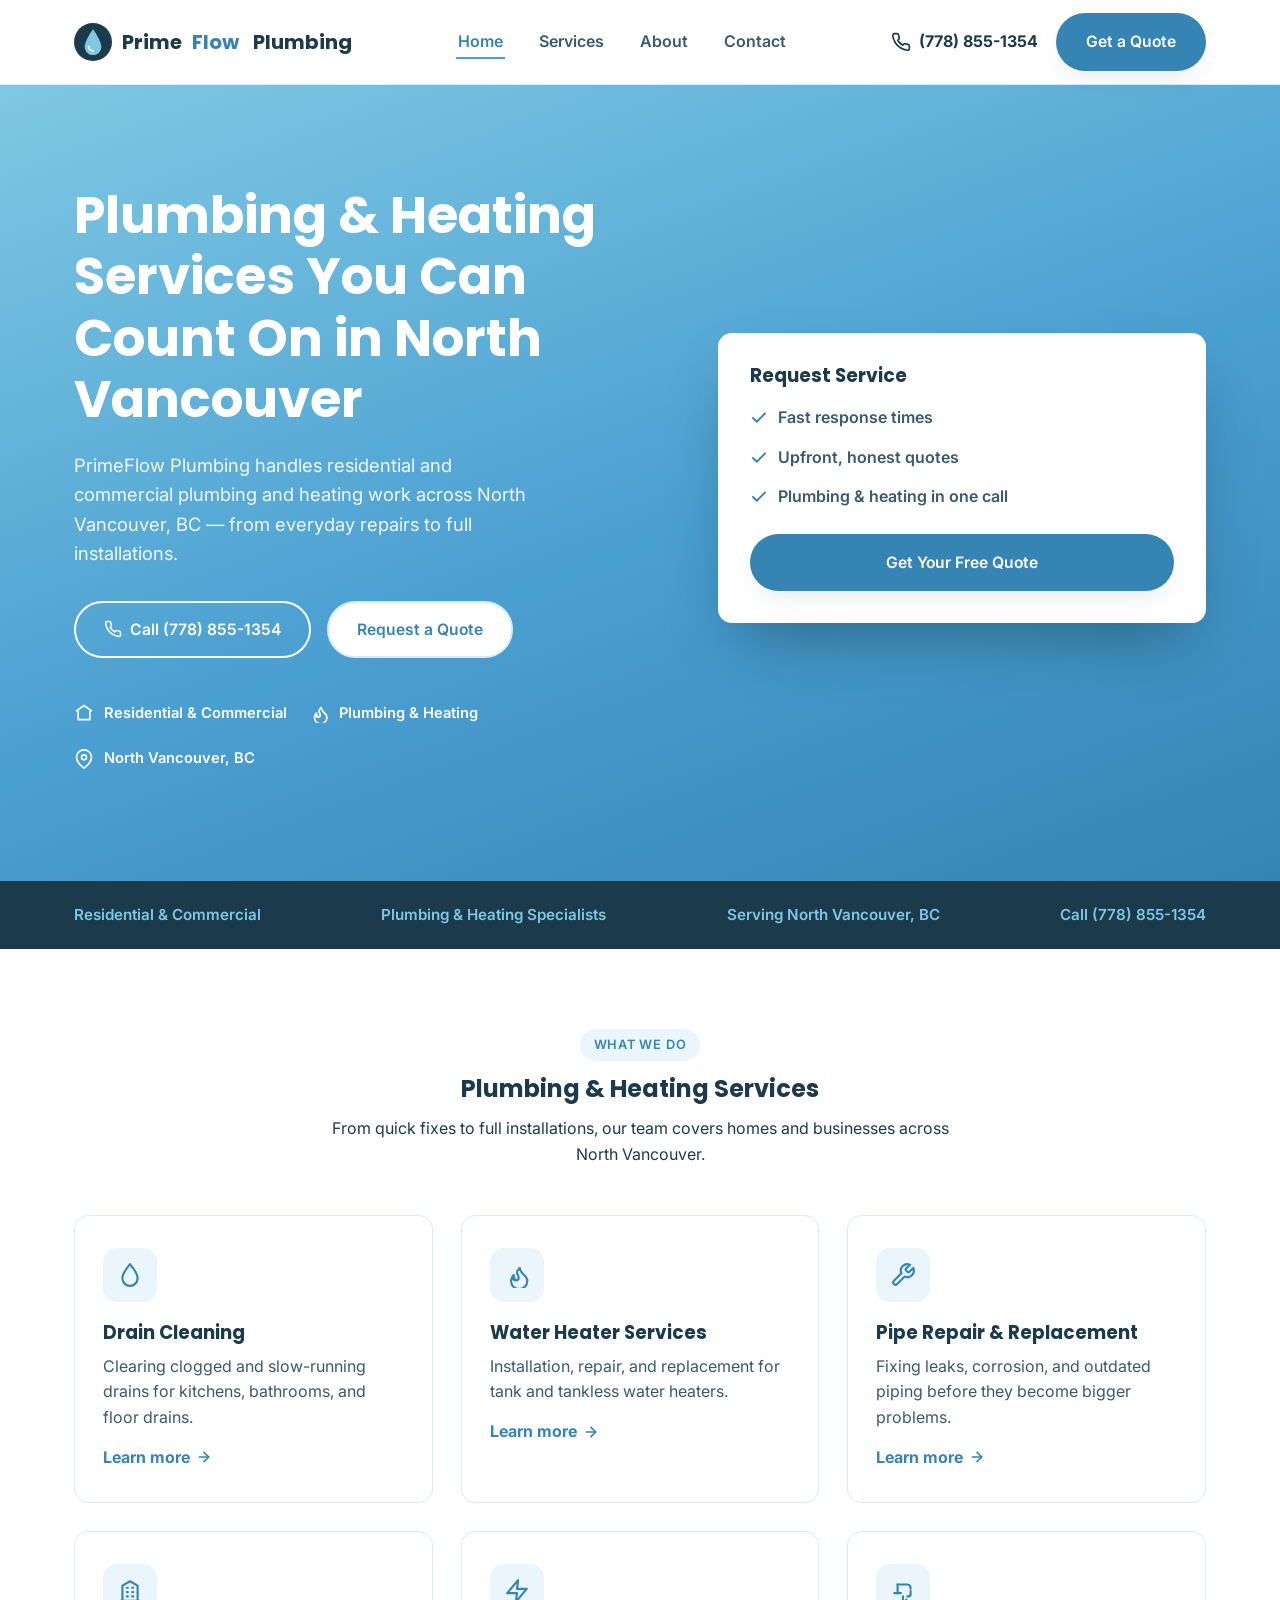
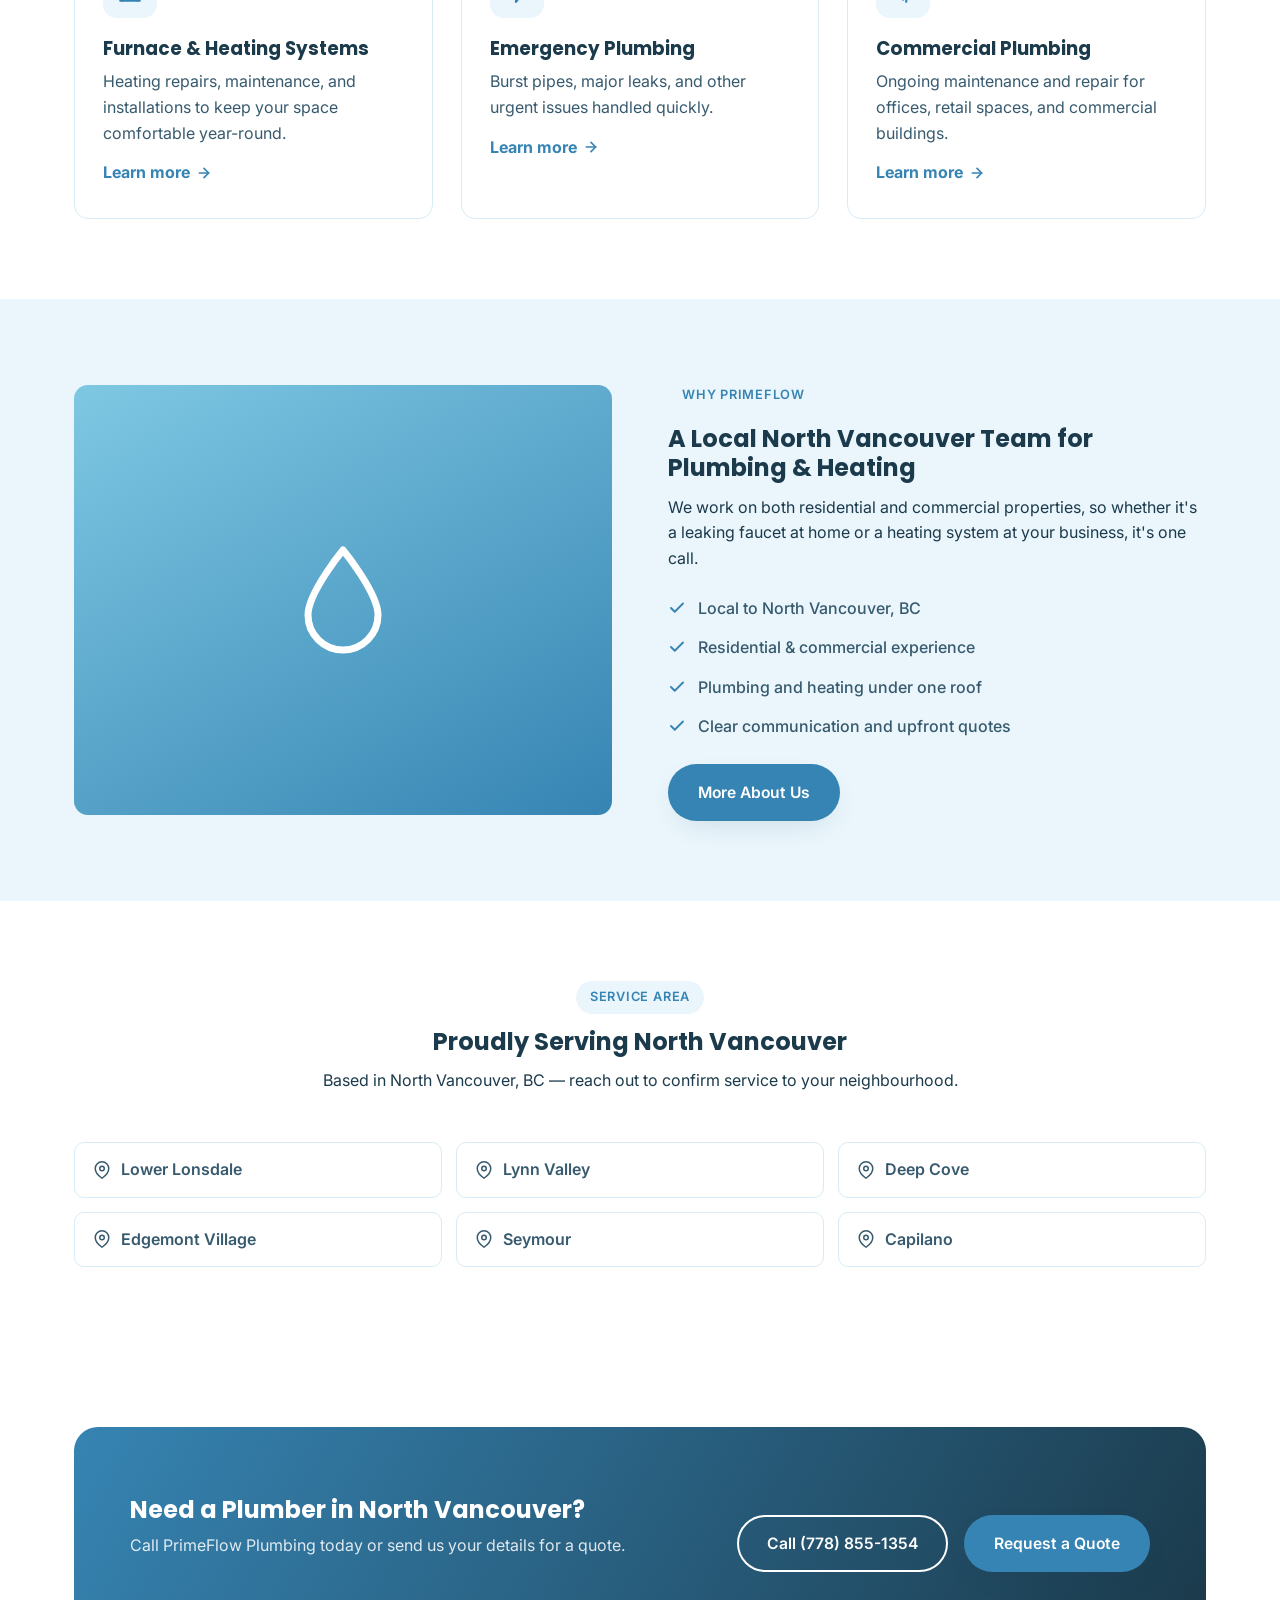
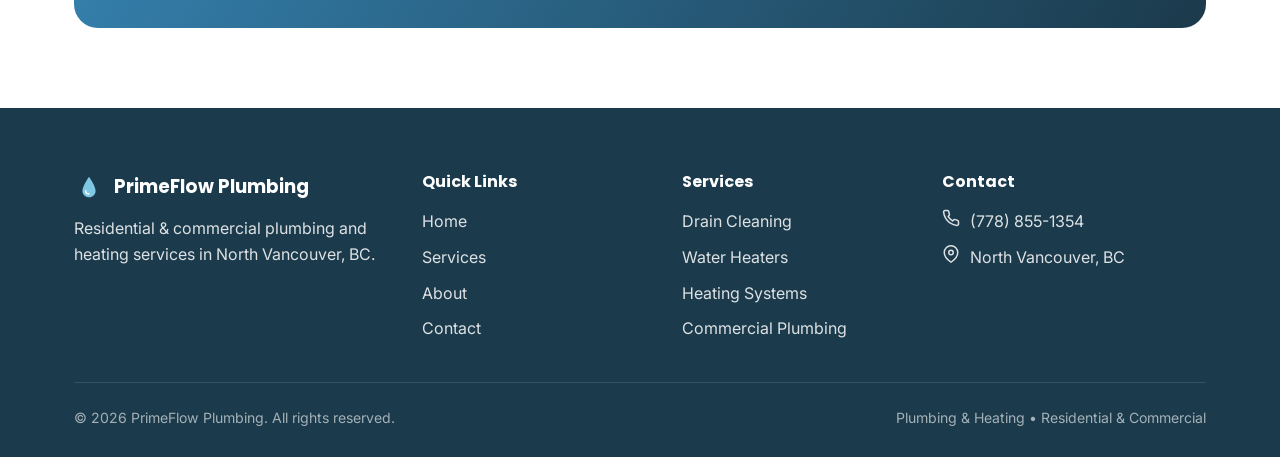
==== index.html @ 578fcb0e "Initial commit: PrimeFlow Plumbing website" ====
<!DOCTYPE html>
<html lang="en">
<head>
<meta charset="UTF-8">
<meta name="viewport" content="width=device-width, initial-scale=1.0">
<title>PrimeFlow Plumbing | Plumbing &amp; Heating in North Vancouver, BC</title>
<meta name="description" content="PrimeFlow Plumbing provides residential and commercial plumbing and heating services throughout North Vancouver, BC. Call (778) 855-1354 for a quote.">
<link rel="icon" type="image/svg+xml" href="assets/favicon.svg">
<link rel="preconnect" href="https://fonts.googleapis.com">
<link rel="preconnect" href="https://fonts.gstatic.com" crossorigin>
<link href="https://fonts.googleapis.com/css2?family=Inter:wght@400;500;600;700&family=Poppins:wght@600;700&display=swap" rel="stylesheet">
<link rel="stylesheet" href="css/style.css">
</head>
<body>

<!-- TODO before publishing: confirm licensing/insurance wording, business hours, and email domain -->

<header class="site-header">
  <div class="container">
    <a href="index.html" class="logo">
      <img src="assets/favicon.svg" alt="PrimeFlow Plumbing logo">
      Prime<span>Flow</span>&nbsp;Plumbing
    </a>
    <nav class="nav">
      <ul class="nav-links">
        <li><a href="index.html" class="active">Home</a></li>
        <li><a href="services.html">Services</a></li>
        <li><a href="about.html">About</a></li>
        <li><a href="contact.html">Contact</a></li>
      </ul>
    </nav>
    <div class="header-cta">
      <a href="tel:+17788551354" class="phone-link">
        <svg width="20" height="20" viewBox="0 0 24 24" fill="none" stroke="currentColor" stroke-width="2" stroke-linecap="round" stroke-linejoin="round"><path d="M22 16.92v3a2 2 0 0 1-2.18 2 19.79 19.79 0 0 1-8.63-3.07 19.5 19.5 0 0 1-6-6 19.79 19.79 0 0 1-3.07-8.67A2 2 0 0 1 4.11 2h3a2 2 0 0 1 2 1.72c.127.96.361 1.903.7 2.81a2 2 0 0 1-.45 2.11L8.09 9.91a16 16 0 0 0 6 6l1.27-1.27a2 2 0 0 1 2.11-.45c.907.339 1.85.573 2.81.7A2 2 0 0 1 22 16.92z"></path></svg>
        <span class="phone-text">(778) 855-1354</span>
      </a>
      <a href="contact.html" class="btn btn--primary">Get a Quote</a>
      <button class="nav-toggle" aria-label="Toggle menu"><span></span><span></span><span></span></button>
    </div>
  </div>
</header>

<section class="hero">
  <div class="container">
    <div class="hero-copy">
      <h1>Plumbing &amp; Heating Services You Can Count On in North Vancouver</h1>
      <p class="lead">PrimeFlow Plumbing handles residential and commercial plumbing and heating work across North Vancouver, BC &mdash; from everyday repairs to full installations.</p>
      <div class="hero-actions">
        <a href="tel:+17788551354" class="btn btn--outline">
          <svg width="18" height="18" viewBox="0 0 24 24" fill="none" stroke="currentColor" stroke-width="2" stroke-linecap="round" stroke-linejoin="round"><path d="M22 16.92v3a2 2 0 0 1-2.18 2 19.79 19.79 0 0 1-8.63-3.07 19.5 19.5 0 0 1-6-6 19.79 19.79 0 0 1-3.07-8.67A2 2 0 0 1 4.11 2h3a2 2 0 0 1 2 1.72c.127.96.361 1.903.7 2.81a2 2 0 0 1-.45 2.11L8.09 9.91a16 16 0 0 0 6 6l1.27-1.27a2 2 0 0 1 2.11-.45c.907.339 1.85.573 2.81.7A2 2 0 0 1 22 16.92z"></path></svg>
          Call (778) 855-1354
        </a>
        <a href="contact.html" class="btn btn--ghost">Request a Quote</a>
      </div>
      <div class="hero-badges">
        <div class="hero-badge">
          <svg width="20" height="20" viewBox="0 0 24 24" fill="none" stroke="currentColor" stroke-width="2" stroke-linecap="round" stroke-linejoin="round"><path d="M3 9.5 12 3l9 6.5"></path><path d="M5 10v10h14V10"></path></svg>
          Residential &amp; Commercial
        </div>
        <div class="hero-badge">
          <svg width="20" height="20" viewBox="0 0 24 24" fill="none" stroke="currentColor" stroke-width="2" stroke-linecap="round" stroke-linejoin="round"><path d="M8.5 14.5A2.5 2.5 0 0 0 11 17a2.5 2.5 0 0 0 2.5-2.5c0-1.38-.5-2-1-3-1.072-2.143-.224-4.054 2-6 .5 2.5 2 4.9 4 6.5 2 1.6 3 3.5 3 5.5a7.5 7.5 0 1 1-15 0c0-1.153.433-2.294 1-3.5.5-1 1.5-2 1.5-2s0 3 1 3.5z"></path></svg>
          Plumbing &amp; Heating
        </div>
        <div class="hero-badge">
          <svg width="20" height="20" viewBox="0 0 24 24" fill="none" stroke="currentColor" stroke-width="2" stroke-linecap="round" stroke-linejoin="round"><path d="M21 10c0 7-9 13-9 13s-9-6-9-13a9 9 0 0 1 18 0z"></path><circle cx="12" cy="10" r="3"></circle></svg>
          North Vancouver, BC
        </div>
      </div>
    </div>
    <div class="hero-card">
      <h3>Request Service</h3>
      <ul>
        <li>
          <svg width="18" height="18" viewBox="0 0 24 24" fill="none" stroke="currentColor" stroke-width="2.5" stroke-linecap="round" stroke-linejoin="round"><polyline points="20 6 9 17 4 12"></polyline></svg>
          Fast response times
        </li>
        <li>
          <svg width="18" height="18" viewBox="0 0 24 24" fill="none" stroke="currentColor" stroke-width="2.5" stroke-linecap="round" stroke-linejoin="round"><polyline points="20 6 9 17 4 12"></polyline></svg>
          Upfront, honest quotes
        </li>
        <li>
          <svg width="18" height="18" viewBox="0 0 24 24" fill="none" stroke="currentColor" stroke-width="2.5" stroke-linecap="round" stroke-linejoin="round"><polyline points="20 6 9 17 4 12"></polyline></svg>
          Plumbing &amp; heating in one call
        </li>
      </ul>
      <a href="contact.html" class="btn btn--primary btn--block">Get Your Free Quote</a>
    </div>
  </div>
</section>

<div class="trust-strip">
  <div class="container">
    <div class="trust-item">Residential &amp; Commercial</div>
    <div class="trust-item">Plumbing &amp; Heating Specialists</div>
    <div class="trust-item">Serving North Vancouver, BC</div>
    <div class="trust-item">Call (778) 855-1354</div>
  </div>
</div>

<section class="section">
  <div class="container">
    <div class="section-head">
      <span class="eyebrow">What We Do</span>
      <h2>Plumbing &amp; Heating Services</h2>
      <p>From quick fixes to full installations, our team covers homes and businesses across North Vancouver.</p>
    </div>
    <div class="grid grid--3">
      <div class="card">
        <div class="card-icon">
          <svg width="26" height="26" viewBox="0 0 24 24" fill="none" stroke="currentColor" stroke-width="2" stroke-linecap="round" stroke-linejoin="round"><path d="M12 2s7 8.5 7 13a7 7 0 1 1-14 0c0-4.5 7-13 7-13z"></path></svg>
        </div>
        <h3>Drain Cleaning</h3>
        <p>Clearing clogged and slow-running drains for kitchens, bathrooms, and floor drains.</p>
        <a href="services.html" class="card-link">Learn more
          <svg width="16" height="16" viewBox="0 0 24 24" fill="none" stroke="currentColor" stroke-width="2.5" stroke-linecap="round" stroke-linejoin="round"><line x1="5" y1="12" x2="19" y2="12"></line><polyline points="12 5 19 12 12 19"></polyline></svg>
        </a>
      </div>
      <div class="card">
        <div class="card-icon">
          <svg width="26" height="26" viewBox="0 0 24 24" fill="none" stroke="currentColor" stroke-width="2" stroke-linecap="round" stroke-linejoin="round"><path d="M8.5 14.5A2.5 2.5 0 0 0 11 17a2.5 2.5 0 0 0 2.5-2.5c0-1.38-.5-2-1-3-1.072-2.143-.224-4.054 2-6 .5 2.5 2 4.9 4 6.5 2 1.6 3 3.5 3 5.5a7.5 7.5 0 1 1-15 0c0-1.153.433-2.294 1-3.5.5-1 1.5-2 1.5-2s0 3 1 3.5z"></path></svg>
        </div>
        <h3>Water Heater Services</h3>
        <p>Installation, repair, and replacement for tank and tankless water heaters.</p>
        <a href="services.html" class="card-link">Learn more
          <svg width="16" height="16" viewBox="0 0 24 24" fill="none" stroke="currentColor" stroke-width="2.5" stroke-linecap="round" stroke-linejoin="round"><line x1="5" y1="12" x2="19" y2="12"></line><polyline points="12 5 19 12 12 19"></polyline></svg>
        </a>
      </div>
      <div class="card">
        <div class="card-icon">
          <svg width="26" height="26" viewBox="0 0 24 24" fill="none" stroke="currentColor" stroke-width="2" stroke-linecap="round" stroke-linejoin="round"><path d="M14.7 6.3a1 1 0 0 0 0 1.4l1.6 1.6a1 1 0 0 0 1.4 0l3.77-3.77a6 6 0 0 1-7.94 7.94l-6.91 6.91a2.12 2.12 0 0 1-3-3l6.91-6.91a6 6 0 0 1 7.94-7.94l-3.76 3.76z"></path></svg>
        </div>
        <h3>Pipe Repair &amp; Replacement</h3>
        <p>Fixing leaks, corrosion, and outdated piping before they become bigger problems.</p>
        <a href="services.html" class="card-link">Learn more
          <svg width="16" height="16" viewBox="0 0 24 24" fill="none" stroke="currentColor" stroke-width="2.5" stroke-linecap="round" stroke-linejoin="round"><line x1="5" y1="12" x2="19" y2="12"></line><polyline points="12 5 19 12 12 19"></polyline></svg>
        </a>
      </div>
      <div class="card">
        <div class="card-icon">
          <svg width="26" height="26" viewBox="0 0 24 24" fill="none" stroke="currentColor" stroke-width="2" stroke-linecap="round" stroke-linejoin="round"><path d="M3 21h18"></path><path d="M5 21V7l7-4 7 4v14"></path><path d="M9 9h1M9 13h1M9 17h1M14 9h1M14 13h1M14 17h1"></path></svg>
        </div>
        <h3>Furnace &amp; Heating Systems</h3>
        <p>Heating repairs, maintenance, and installations to keep your space comfortable year-round.</p>
        <a href="services.html" class="card-link">Learn more
          <svg width="16" height="16" viewBox="0 0 24 24" fill="none" stroke="currentColor" stroke-width="2.5" stroke-linecap="round" stroke-linejoin="round"><line x1="5" y1="12" x2="19" y2="12"></line><polyline points="12 5 19 12 12 19"></polyline></svg>
        </a>
      </div>
      <div class="card">
        <div class="card-icon">
          <svg width="26" height="26" viewBox="0 0 24 24" fill="none" stroke="currentColor" stroke-width="2" stroke-linecap="round" stroke-linejoin="round"><polygon points="13 2 3 14 12 14 11 22 21 10 12 10 13 2"></polygon></svg>
        </div>
        <h3>Emergency Plumbing</h3>
        <p>Burst pipes, major leaks, and other urgent issues handled quickly.</p>
        <a href="services.html" class="card-link">Learn more
          <svg width="16" height="16" viewBox="0 0 24 24" fill="none" stroke="currentColor" stroke-width="2.5" stroke-linecap="round" stroke-linejoin="round"><line x1="5" y1="12" x2="19" y2="12"></line><polyline points="12 5 19 12 12 19"></polyline></svg>
        </a>
      </div>
      <div class="card">
        <div class="card-icon">
          <svg width="26" height="26" viewBox="0 0 24 24" fill="none" stroke="currentColor" stroke-width="2" stroke-linecap="round" stroke-linejoin="round"><path d="M4 14h6"></path><path d="M7 6v8"></path><path d="M7 6h9a3 3 0 0 1 3 3v1"></path><path d="M19 12v3a2 2 0 0 1-2 2h-1"></path><line x1="15" y1="20" x2="15" y2="22"></line><line x1="12" y1="20" x2="12" y2="17"></line></svg>
        </div>
        <h3>Commercial Plumbing</h3>
        <p>Ongoing maintenance and repair for offices, retail spaces, and commercial buildings.</p>
        <a href="services.html" class="card-link">Learn more
          <svg width="16" height="16" viewBox="0 0 24 24" fill="none" stroke="currentColor" stroke-width="2.5" stroke-linecap="round" stroke-linejoin="round"><line x1="5" y1="12" x2="19" y2="12"></line><polyline points="12 5 19 12 12 19"></polyline></svg>
        </a>
      </div>
    </div>
  </div>
</section>

<section class="section section--alt">
  <div class="container">
    <div class="split">
      <div class="image-block">
        <svg width="120" height="120" viewBox="0 0 24 24" fill="none" stroke="#ffffff" stroke-width="1.4" stroke-linecap="round" stroke-linejoin="round"><path d="M12 2s7 8.5 7 13a7 7 0 1 1-14 0c0-4.5 7-13 7-13z"></path></svg>
      </div>
      <div>
        <span class="eyebrow">Why PrimeFlow</span>
        <h2>A Local North Vancouver Team for Plumbing &amp; Heating</h2>
        <p>We work on both residential and commercial properties, so whether it's a leaking faucet at home or a heating system at your business, it's one call.</p>
        <ul class="check-list">
          <li>
            <svg width="18" height="18" viewBox="0 0 24 24" fill="none" stroke="currentColor" stroke-width="2.5" stroke-linecap="round" stroke-linejoin="round"><polyline points="20 6 9 17 4 12"></polyline></svg>
            Local to North Vancouver, BC
          </li>
          <li>
            <svg width="18" height="18" viewBox="0 0 24 24" fill="none" stroke="currentColor" stroke-width="2.5" stroke-linecap="round" stroke-linejoin="round"><polyline points="20 6 9 17 4 12"></polyline></svg>
            Residential &amp; commercial experience
          </li>
          <li>
            <svg width="18" height="18" viewBox="0 0 24 24" fill="none" stroke="currentColor" stroke-width="2.5" stroke-linecap="round" stroke-linejoin="round"><polyline points="20 6 9 17 4 12"></polyline></svg>
            Plumbing and heating under one roof
          </li>
          <li>
            <svg width="18" height="18" viewBox="0 0 24 24" fill="none" stroke="currentColor" stroke-width="2.5" stroke-linecap="round" stroke-linejoin="round"><polyline points="20 6 9 17 4 12"></polyline></svg>
            Clear communication and upfront quotes
          </li>
        </ul>
        <a href="about.html" class="btn btn--primary">More About Us</a>
      </div>
    </div>
  </div>
</section>

<section class="section">
  <div class="container">
    <div class="section-head">
      <span class="eyebrow">Service Area</span>
      <h2>Proudly Serving North Vancouver</h2>
      <p>Based in North Vancouver, BC &mdash; reach out to confirm service to your neighbourhood.</p>
    </div>
    <ul class="area-list">
      <li>
        <svg width="18" height="18" viewBox="0 0 24 24" fill="none" stroke="currentColor" stroke-width="2" stroke-linecap="round" stroke-linejoin="round"><path d="M21 10c0 7-9 13-9 13s-9-6-9-13a9 9 0 0 1 18 0z"></path><circle cx="12" cy="10" r="3"></circle></svg>
        Lower Lonsdale
      </li>
      <li>
        <svg width="18" height="18" viewBox="0 0 24 24" fill="none" stroke="currentColor" stroke-width="2" stroke-linecap="round" stroke-linejoin="round"><path d="M21 10c0 7-9 13-9 13s-9-6-9-13a9 9 0 0 1 18 0z"></path><circle cx="12" cy="10" r="3"></circle></svg>
        Lynn Valley
      </li>
      <li>
        <svg width="18" height="18" viewBox="0 0 24 24" fill="none" stroke="currentColor" stroke-width="2" stroke-linecap="round" stroke-linejoin="round"><path d="M21 10c0 7-9 13-9 13s-9-6-9-13a9 9 0 0 1 18 0z"></path><circle cx="12" cy="10" r="3"></circle></svg>
        Deep Cove
      </li>
      <li>
        <svg width="18" height="18" viewBox="0 0 24 24" fill="none" stroke="currentColor" stroke-width="2" stroke-linecap="round" stroke-linejoin="round"><path d="M21 10c0 7-9 13-9 13s-9-6-9-13a9 9 0 0 1 18 0z"></path><circle cx="12" cy="10" r="3"></circle></svg>
        Edgemont Village
      </li>
      <li>
        <svg width="18" height="18" viewBox="0 0 24 24" fill="none" stroke="currentColor" stroke-width="2" stroke-linecap="round" stroke-linejoin="round"><path d="M21 10c0 7-9 13-9 13s-9-6-9-13a9 9 0 0 1 18 0z"></path><circle cx="12" cy="10" r="3"></circle></svg>
        Seymour
      </li>
      <li>
        <svg width="18" height="18" viewBox="0 0 24 24" fill="none" stroke="currentColor" stroke-width="2" stroke-linecap="round" stroke-linejoin="round"><path d="M21 10c0 7-9 13-9 13s-9-6-9-13a9 9 0 0 1 18 0z"></path><circle cx="12" cy="10" r="3"></circle></svg>
        Capilano
      </li>
    </ul>
  </div>
</section>

<section class="section">
  <div class="container">
    <div class="cta-banner">
      <div>
        <h2>Need a Plumber in North Vancouver?</h2>
        <p>Call PrimeFlow Plumbing today or send us your details for a quote.</p>
      </div>
      <div class="hero-actions">
        <a href="tel:+17788551354" class="btn btn--outline">Call (778) 855-1354</a>
        <a href="contact.html" class="btn btn--primary">Request a Quote</a>
      </div>
    </div>
  </div>
</section>

<footer class="site-footer">
  <div class="container">
    <div class="footer-grid">
      <div>
        <div class="footer-logo">
          <img src="assets/favicon.svg" alt="PrimeFlow Plumbing logo" width="30" height="30">
          PrimeFlow Plumbing
        </div>
        <p>Residential &amp; commercial plumbing and heating services in North Vancouver, BC.</p>
      </div>
      <div>
        <h4>Quick Links</h4>
        <ul>
          <li><a href="index.html">Home</a></li>
          <li><a href="services.html">Services</a></li>
          <li><a href="about.html">About</a></li>
          <li><a href="contact.html">Contact</a></li>
        </ul>
      </div>
      <div>
        <h4>Services</h4>
        <ul>
          <li><a href="services.html">Drain Cleaning</a></li>
          <li><a href="services.html">Water Heaters</a></li>
          <li><a href="services.html">Heating Systems</a></li>
          <li><a href="services.html">Commercial Plumbing</a></li>
        </ul>
      </div>
      <div>
        <h4>Contact</h4>
        <ul class="footer-contact">
          <li>
            <svg width="18" height="18" viewBox="0 0 24 24" fill="none" stroke="currentColor" stroke-width="2" stroke-linecap="round" stroke-linejoin="round"><path d="M22 16.92v3a2 2 0 0 1-2.18 2 19.79 19.79 0 0 1-8.63-3.07 19.5 19.5 0 0 1-6-6 19.79 19.79 0 0 1-3.07-8.67A2 2 0 0 1 4.11 2h3a2 2 0 0 1 2 1.72c.127.96.361 1.903.7 2.81a2 2 0 0 1-.45 2.11L8.09 9.91a16 16 0 0 0 6 6l1.27-1.27a2 2 0 0 1 2.11-.45c.907.339 1.85.573 2.81.7A2 2 0 0 1 22 16.92z"></path></svg>
            <a href="tel:+17788551354">(778) 855-1354</a>
          </li>
          <li>
            <svg width="18" height="18" viewBox="0 0 24 24" fill="none" stroke="currentColor" stroke-width="2" stroke-linecap="round" stroke-linejoin="round"><path d="M21 10c0 7-9 13-9 13s-9-6-9-13a9 9 0 0 1 18 0z"></path><circle cx="12" cy="10" r="3"></circle></svg>
            <span>North Vancouver, BC</span>
          </li>
        </ul>
      </div>
    </div>
    <div class="footer-bottom">
      <span>&copy; <span id="year"></span> PrimeFlow Plumbing. All rights reserved.</span>
      <span>Plumbing &amp; Heating &bull; Residential &amp; Commercial</span>
    </div>
  </div>
</footer>

<script>document.getElementById("year").textContent = new Date().getFullYear();</script>
<script src="js/main.js"></script>
</body>
</html>
---- css/style.css ----
/* ---------- Design tokens ---------- */
:root {
  --blue: #7ec8e3;
  --blue-dark: #4a9fd1;
  --blue-darker: #3684b3;
  --blue-light: #eaf6fc;
  --navy: #1b3a4b;
  --navy-soft: #375a6e;
  --white: #ffffff;
  --border: #d7ecf6;
  --shadow: 0 10px 30px -12px rgba(27, 58, 75, 0.18);
  --radius: 14px;
  --max-width: 1180px;
  --font-heading: "Poppins", system-ui, -apple-system, sans-serif;
  --font-body: "Inter", system-ui, -apple-system, sans-serif;
}

* { box-sizing: border-box; }

html { scroll-behavior: smooth; }

body {
  margin: 0;
  font-family: var(--font-body);
  color: var(--navy);
  background: var(--white);
  line-height: 1.6;
}

h1, h2, h3, h4 {
  font-family: var(--font-heading);
  color: var(--navy);
  line-height: 1.2;
  margin: 0 0 0.5em;
}

p { margin: 0 0 1em; }

a { color: inherit; text-decoration: none; }

img { max-width: 100%; display: block; }

.container {
  width: 100%;
  max-width: var(--max-width);
  margin: 0 auto;
  padding: 0 24px;
}

.section {
  padding: 80px 0;
}

.section--alt {
  background: var(--blue-light);
}

.section-head {
  text-align: center;
  max-width: 640px;
  margin: 0 auto 48px;
}

.eyebrow {
  display: inline-block;
  color: var(--blue-darker);
  background: var(--blue-light);
  font-weight: 600;
  font-size: 0.8rem;
  letter-spacing: 0.06em;
  text-transform: uppercase;
  padding: 6px 14px;
  border-radius: 999px;
  margin-bottom: 14px;
}

/* ---------- Buttons ---------- */
.btn {
  display: inline-flex;
  align-items: center;
  justify-content: center;
  gap: 8px;
  padding: 14px 28px;
  border-radius: 999px;
  font-weight: 600;
  font-size: 0.98rem;
  border: 2px solid transparent;
  cursor: pointer;
  transition: transform 0.15s ease, box-shadow 0.15s ease, background 0.15s ease, color 0.15s ease;
}

.btn:hover { transform: translateY(-2px); }

.btn--primary {
  background: var(--blue-darker);
  color: var(--white);
  box-shadow: var(--shadow);
}
.btn--primary:hover { background: var(--navy); }

.btn--outline {
  background: transparent;
  border-color: var(--white);
  color: var(--white);
}
.btn--outline:hover { background: var(--white); color: var(--blue-darker); }

.btn--ghost {
  background: var(--white);
  color: var(--blue-darker);
  border-color: var(--border);
}
.btn--ghost:hover { border-color: var(--blue-dark); }

.btn--block { width: 100%; }

/* ---------- Header ---------- */
.site-header {
  position: sticky;
  top: 0;
  z-index: 100;
  background: rgba(255, 255, 255, 0.92);
  backdrop-filter: blur(8px);
  border-bottom: 1px solid var(--border);
}

.site-header .container {
  display: flex;
  align-items: center;
  justify-content: space-between;
  height: 84px;
}

.logo {
  display: flex;
  align-items: center;
  gap: 10px;
  font-family: var(--font-heading);
  font-weight: 700;
  font-size: 1.25rem;
  color: var(--navy);
}

.logo img { width: 38px; height: 38px; }

.logo span { color: var(--blue-darker); }

.nav {
  display: flex;
  align-items: center;
  gap: 36px;
}

.nav-links {
  display: flex;
  gap: 32px;
  list-style: none;
  margin: 0;
  padding: 0;
}

.nav-links a {
  font-weight: 600;
  color: var(--navy-soft);
  padding: 6px 2px;
  border-bottom: 2px solid transparent;
  transition: color 0.15s ease, border-color 0.15s ease;
}

.nav-links a:hover,
.nav-links a.active {
  color: var(--blue-darker);
  border-color: var(--blue-dark);
}

.header-cta {
  display: flex;
  align-items: center;
  gap: 18px;
}

.phone-link {
  display: flex;
  align-items: center;
  gap: 8px;
  font-weight: 700;
  color: var(--navy);
}

.phone-link svg { flex-shrink: 0; }

.nav-toggle {
  display: none;
  flex-direction: column;
  gap: 5px;
  background: none;
  border: none;
  cursor: pointer;
  padding: 8px;
}

.nav-toggle span {
  width: 24px;
  height: 2px;
  background: var(--navy);
  border-radius: 2px;
}

/* ---------- Hero ---------- */
.hero {
  background: linear-gradient(160deg, var(--blue) 0%, var(--blue-dark) 55%, var(--blue-darker) 100%);
  color: var(--white);
  padding: 100px 0 110px;
  position: relative;
  overflow: hidden;
}

.hero .container {
  display: grid;
  grid-template-columns: 1.1fr 0.9fr;
  gap: 48px;
  align-items: center;
  position: relative;
  z-index: 1;
}

.hero h1 {
  color: var(--white);
  font-size: clamp(2.2rem, 4vw, 3.2rem);
  margin-bottom: 20px;
}

.hero p.lead {
  font-size: 1.15rem;
  color: rgba(255, 255, 255, 0.92);
  max-width: 480px;
}

.hero-actions {
  display: flex;
  flex-wrap: wrap;
  gap: 16px;
  margin-top: 32px;
}

.hero-badges {
  display: flex;
  flex-wrap: wrap;
  gap: 22px;
  margin-top: 44px;
}

.hero-badge {
  display: flex;
  align-items: center;
  gap: 10px;
  font-weight: 600;
  font-size: 0.92rem;
  color: var(--white);
}

.hero-card {
  background: var(--white);
  border-radius: var(--radius);
  padding: 32px;
  color: var(--navy);
  box-shadow: 0 30px 60px -20px rgba(10, 30, 40, 0.4);
}

.hero-card h3 { margin-bottom: 18px; }

.hero-card ul {
  list-style: none;
  margin: 0 0 24px;
  padding: 0;
  display: grid;
  gap: 14px;
}

.hero-card li {
  display: flex;
  align-items: center;
  gap: 10px;
  font-weight: 600;
  color: var(--navy-soft);
}

.hero-card li svg { color: var(--blue-darker); flex-shrink: 0; }

/* ---------- Trust strip ---------- */
.trust-strip {
  background: var(--navy);
  color: var(--white);
}

.trust-strip .container {
  display: flex;
  flex-wrap: wrap;
  justify-content: space-between;
  gap: 20px;
  padding: 22px 24px;
}

.trust-item {
  display: flex;
  align-items: center;
  gap: 10px;
  font-weight: 600;
  font-size: 0.95rem;
  color: var(--blue);
}

/* ---------- Cards / grids ---------- */
.grid {
  display: grid;
  gap: 28px;
}

.grid--3 { grid-template-columns: repeat(3, 1fr); }
.grid--2 { grid-template-columns: repeat(2, 1fr); }
.grid--4 { grid-template-columns: repeat(4, 1fr); }

.card {
  background: var(--white);
  border: 1px solid var(--border);
  border-radius: var(--radius);
  padding: 32px 28px;
  transition: box-shadow 0.2s ease, transform 0.2s ease;
}

.card:hover {
  box-shadow: var(--shadow);
  transform: translateY(-4px);
}

.card-icon {
  width: 54px;
  height: 54px;
  border-radius: 14px;
  background: var(--blue-light);
  color: var(--blue-darker);
  display: flex;
  align-items: center;
  justify-content: center;
  margin-bottom: 20px;
}

.card h3 { font-size: 1.15rem; }

.card p { color: var(--navy-soft); margin-bottom: 0; }

.card a.card-link {
  display: inline-flex;
  align-items: center;
  gap: 6px;
  margin-top: 14px;
  font-weight: 700;
  color: var(--blue-darker);
}

/* ---------- Split sections ---------- */
.split {
  display: grid;
  grid-template-columns: 1fr 1fr;
  gap: 56px;
  align-items: center;
}

.split img,
.split .image-block {
  border-radius: var(--radius);
  width: 100%;
}

.image-block {
  aspect-ratio: 4 / 3.2;
  background: linear-gradient(150deg, var(--blue) 0%, var(--blue-darker) 100%);
  display: flex;
  align-items: center;
  justify-content: center;
  color: var(--white);
}

.check-list {
  list-style: none;
  margin: 24px 0;
  padding: 0;
  display: grid;
  gap: 14px;
}

.check-list li {
  display: flex;
  gap: 12px;
  align-items: flex-start;
  font-weight: 500;
  color: var(--navy-soft);
}

.check-list svg {
  flex-shrink: 0;
  color: var(--blue-darker);
  margin-top: 3px;
}

/* ---------- CTA banner ---------- */
.cta-banner {
  background: linear-gradient(120deg, var(--blue-darker), var(--navy));
  color: var(--white);
  border-radius: 24px;
  padding: 56px;
  display: flex;
  align-items: center;
  justify-content: space-between;
  gap: 32px;
  flex-wrap: wrap;
}

.cta-banner h2 { color: var(--white); margin-bottom: 8px; }
.cta-banner p { color: rgba(255,255,255,0.85); margin: 0; }

/* ---------- Service area ---------- */
.area-list {
  display: grid;
  grid-template-columns: repeat(3, 1fr);
  gap: 14px;
  list-style: none;
  margin: 0;
  padding: 0;
}

.area-list li {
  background: var(--white);
  border: 1px solid var(--border);
  border-radius: 10px;
  padding: 14px 18px;
  font-weight: 600;
  color: var(--navy-soft);
  display: flex;
  align-items: center;
  gap: 10px;
}

/* ---------- Footer ---------- */
.site-footer {
  background: var(--navy);
  color: rgba(255, 255, 255, 0.85);
  padding: 64px 0 28px;
}

.footer-grid {
  display: grid;
  grid-template-columns: 1.4fr 1fr 1fr 1.2fr;
  gap: 40px;
  padding-bottom: 40px;
  border-bottom: 1px solid rgba(255, 255, 255, 0.12);
}

.footer-logo {
  display: flex;
  align-items: center;
  gap: 10px;
  font-family: var(--font-heading);
  font-weight: 700;
  font-size: 1.15rem;
  color: var(--white);
  margin-bottom: 14px;
}

.footer-grid h4 {
  color: var(--white);
  font-size: 1rem;
  margin-bottom: 18px;
}

.footer-grid ul {
  list-style: none;
  margin: 0;
  padding: 0;
  display: grid;
  gap: 10px;
}

.footer-grid a:hover { color: var(--blue); }

.footer-contact li {
  display: flex;
  align-items: flex-start;
  gap: 10px;
}

.footer-bottom {
  padding-top: 24px;
  display: flex;
  justify-content: space-between;
  flex-wrap: wrap;
  gap: 12px;
  font-size: 0.88rem;
  color: rgba(255, 255, 255, 0.6);
}

/* ---------- Page header (inner pages) ---------- */
.page-header {
  background: linear-gradient(160deg, var(--blue) 0%, var(--blue-darker) 100%);
  color: var(--white);
  padding: 64px 0;
  text-align: center;
}

.page-header h1 { color: var(--white); margin-bottom: 10px; }
.page-header p { color: rgba(255,255,255,0.9); max-width: 560px; margin: 0 auto; }

.breadcrumb {
  display: flex;
  justify-content: center;
  gap: 8px;
  font-size: 0.9rem;
  color: rgba(255,255,255,0.85);
  margin-bottom: 14px;
}

/* ---------- Contact page ---------- */
.contact-grid {
  display: grid;
  grid-template-columns: 1fr 1.2fr;
  gap: 48px;
  align-items: start;
}

.contact-info-card {
  background: var(--blue-light);
  border-radius: var(--radius);
  padding: 32px;
}

.contact-info-card ul {
  list-style: none;
  margin: 20px 0 0;
  padding: 0;
  display: grid;
  gap: 20px;
}

.contact-info-card li {
  display: flex;
  gap: 14px;
  align-items: flex-start;
}

.contact-info-card .info-icon {
  width: 42px;
  height: 42px;
  border-radius: 10px;
  background: var(--white);
  color: var(--blue-darker);
  display: flex;
  align-items: center;
  justify-content: center;
  flex-shrink: 0;
}

.contact-info-card strong { display: block; color: var(--navy); }
.contact-info-card span { color: var(--navy-soft); font-size: 0.95rem; }

.form-card {
  background: var(--white);
  border: 1px solid var(--border);
  border-radius: var(--radius);
  padding: 36px;
  box-shadow: var(--shadow);
}

.form-row {
  display: grid;
  grid-template-columns: 1fr 1fr;
  gap: 18px;
}

.field { margin-bottom: 18px; }

.field label {
  display: block;
  font-weight: 600;
  margin-bottom: 6px;
  font-size: 0.92rem;
  color: var(--navy);
}

.field input,
.field select,
.field textarea {
  width: 100%;
  padding: 12px 14px;
  border: 1px solid var(--border);
  border-radius: 8px;
  font-family: var(--font-body);
  font-size: 0.98rem;
  color: var(--navy);
  background: var(--white);
}

.field input:focus,
.field select:focus,
.field textarea:focus {
  outline: none;
  border-color: var(--blue-dark);
  box-shadow: 0 0 0 3px rgba(126, 200, 227, 0.35);
}

.field textarea { resize: vertical; min-height: 120px; }

.form-note {
  font-size: 0.85rem;
  color: var(--navy-soft);
  margin-top: 10px;
}

.form-success {
  display: none;
  background: var(--blue-light);
  border: 1px solid var(--blue);
  color: var(--navy);
  border-radius: 10px;
  padding: 16px 18px;
  font-weight: 600;
  margin-bottom: 20px;
}

.form-success.visible { display: block; }

.map-wrap {
  border-radius: var(--radius);
  overflow: hidden;
  margin-top: 28px;
  border: 1px solid var(--border);
}

.map-wrap iframe {
  width: 100%;
  height: 320px;
  border: 0;
  display: block;
}

/* ---------- About page ---------- */
.value-list {
  display: grid;
  grid-template-columns: repeat(2, 1fr);
  gap: 24px;
}

/* ---------- Responsive ---------- */
@media (max-width: 900px) {
  .hero .container,
  .split,
  .contact-grid {
    grid-template-columns: 1fr;
  }

  .hero-card { order: -1; }

  .grid--3, .grid--4 { grid-template-columns: repeat(2, 1fr); }

  .footer-grid { grid-template-columns: 1fr 1fr; }

  .area-list { grid-template-columns: repeat(2, 1fr); }

  .value-list { grid-template-columns: 1fr; }
}

@media (max-width: 720px) {
  .nav-links, .header-cta .phone-link span.phone-text { display: none; }

  .nav-toggle { display: flex; }

  .nav.open .nav-links {
    display: flex;
    position: absolute;
    top: 84px;
    left: 0;
    right: 0;
    background: var(--white);
    flex-direction: column;
    padding: 20px 24px;
    gap: 18px;
    border-bottom: 1px solid var(--border);
    box-shadow: var(--shadow);
  }

  .section { padding: 56px 0; }

  .grid--3, .grid--4, .grid--2 { grid-template-columns: 1fr; }

  .form-row { grid-template-columns: 1fr; }

  .cta-banner { padding: 36px; text-align: center; justify-content: center; }

  .footer-grid { grid-template-columns: 1fr; }

  .footer-bottom { flex-direction: column; text-align: center; }

  .area-list { grid-template-columns: 1fr 1fr; }
}
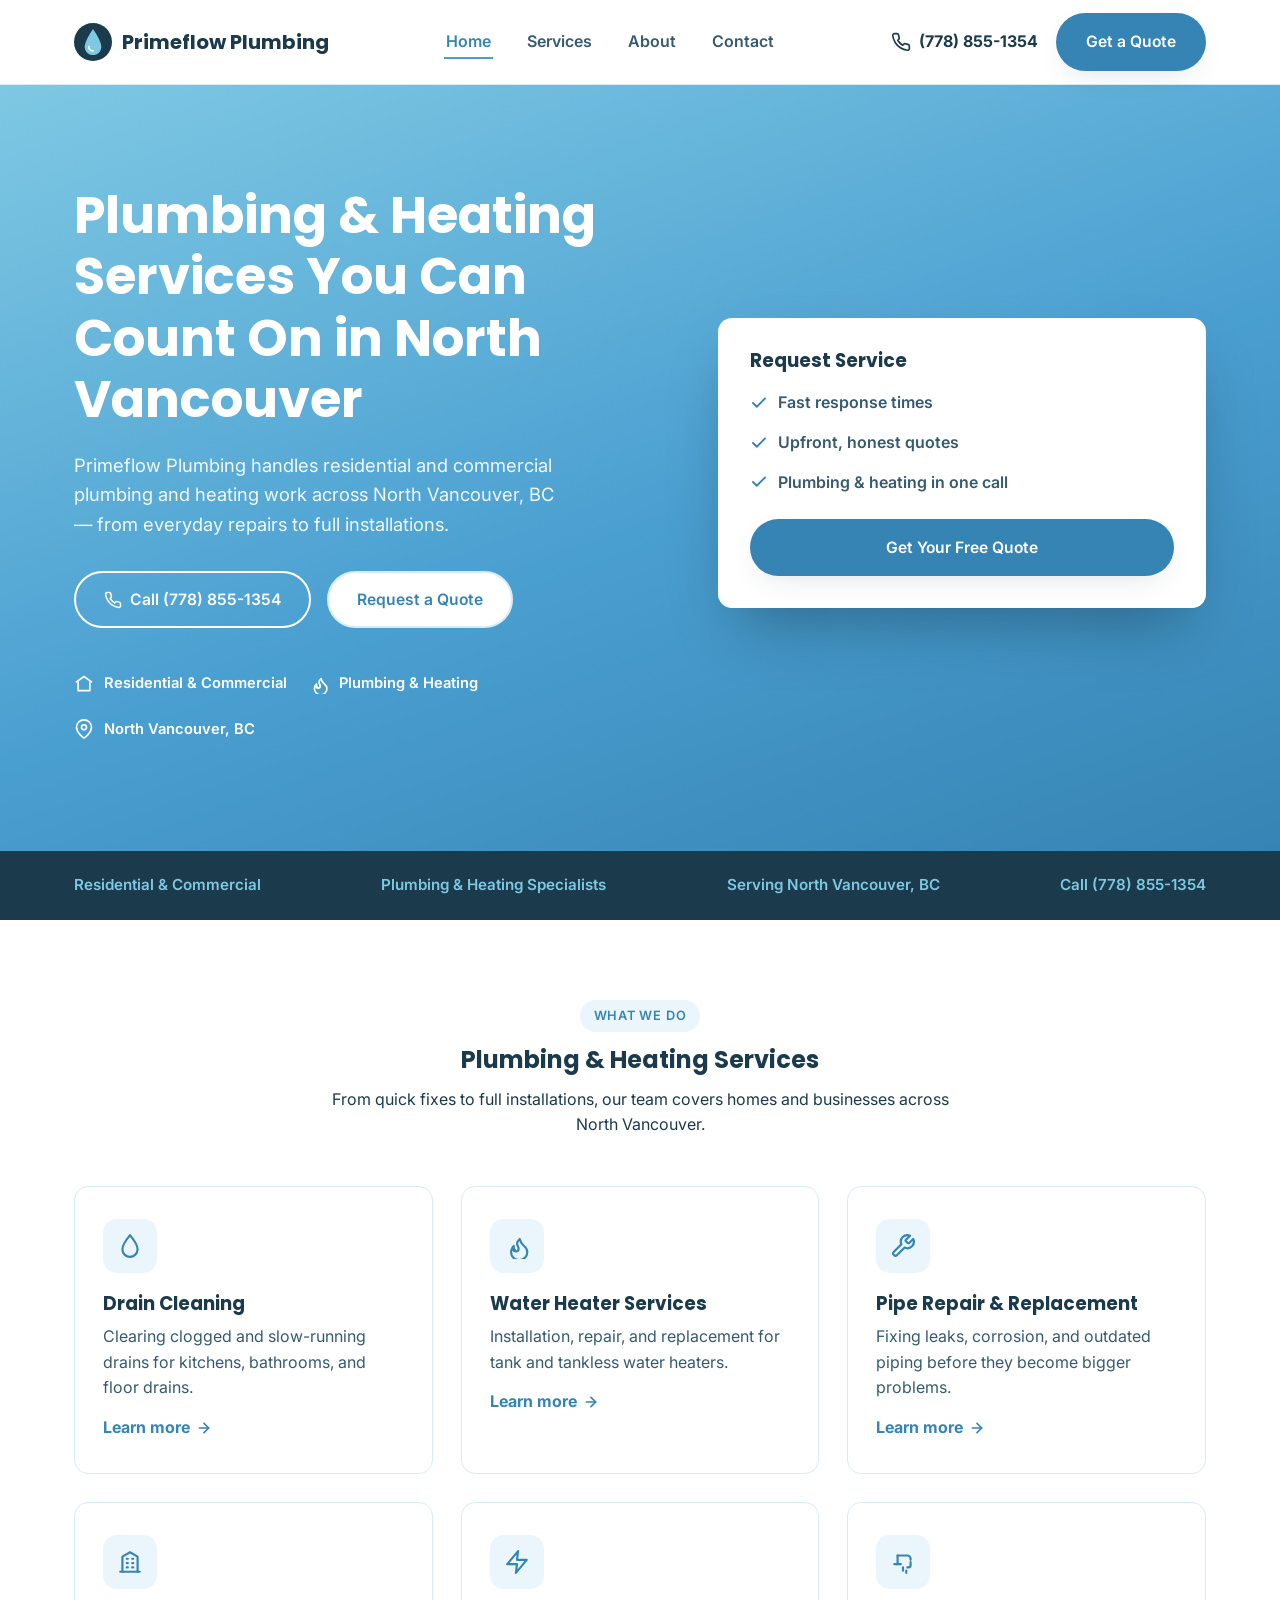
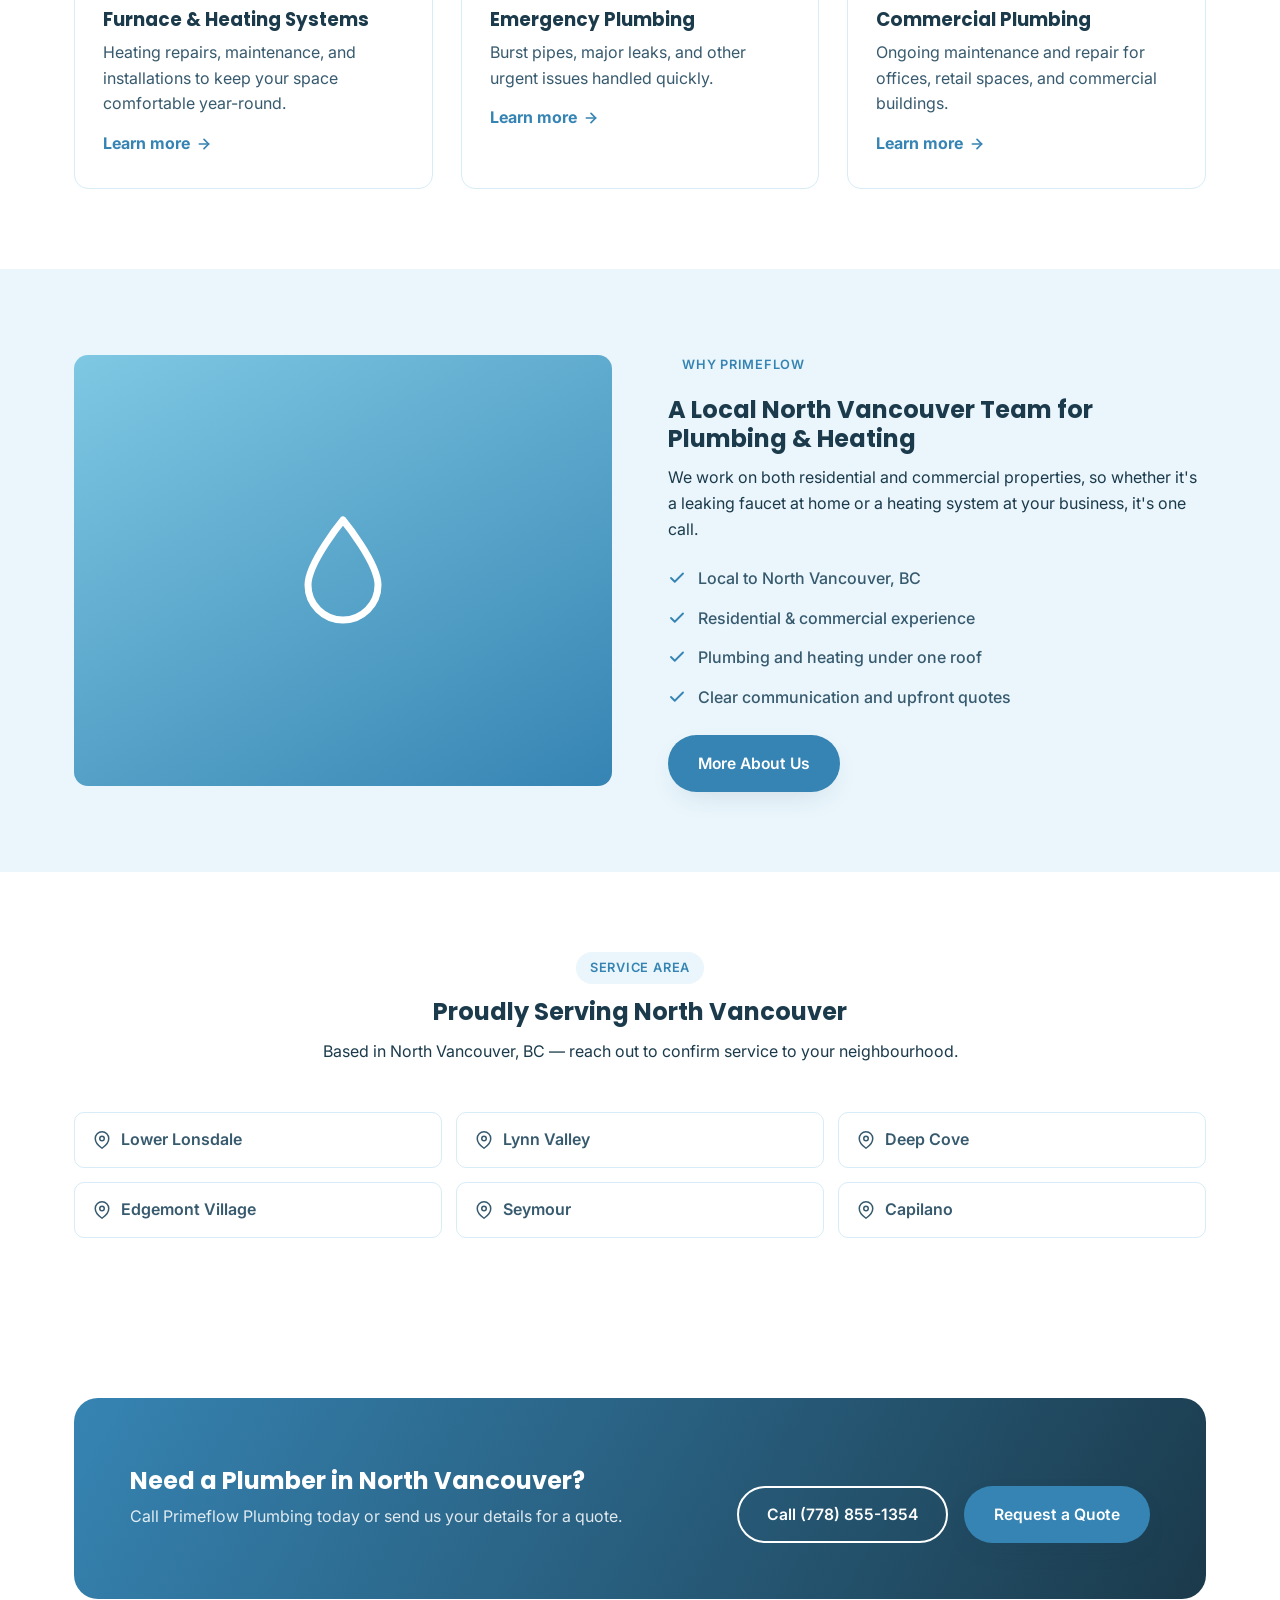
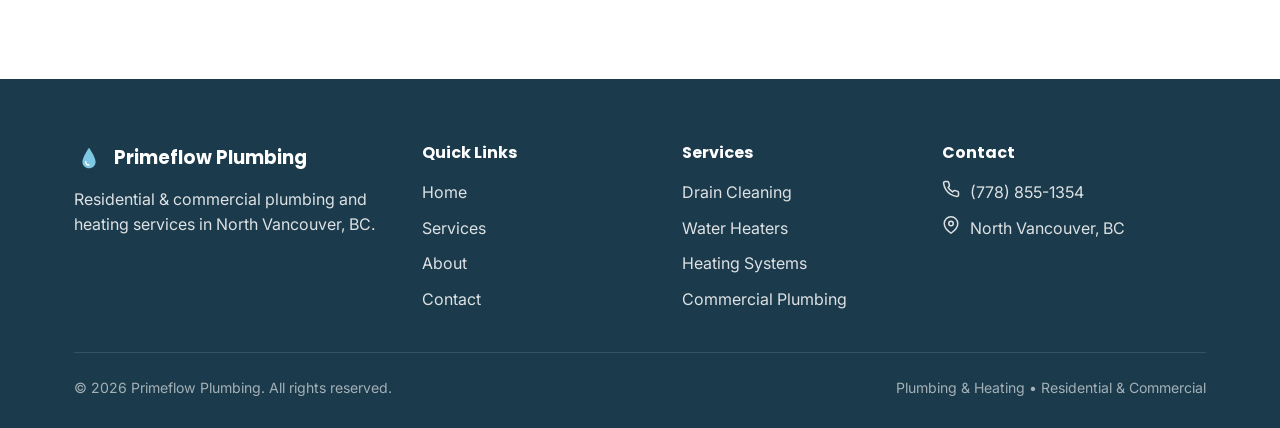
==== commit ede859b0: "Rebrand to Primeflow, wire contact form to email, add thank-you page" ====
--- a/index.html
+++ b/index.html
@@ -3,8 +3,8 @@
 <head>
 <meta charset="UTF-8">
 <meta name="viewport" content="width=device-width, initial-scale=1.0">
-<title>PrimeFlow Plumbing | Plumbing &amp; Heating in North Vancouver, BC</title>
-<meta name="description" content="PrimeFlow Plumbing provides residential and commercial plumbing and heating services throughout North Vancouver, BC. Call (778) 855-1354 for a quote.">
+<title>Primeflow Plumbing | Plumbing &amp; Heating in North Vancouver, BC</title>
+<meta name="description" content="Primeflow Plumbing provides residential and commercial plumbing and heating services throughout North Vancouver, BC. Call (778) 855-1354 for a quote.">
 <link rel="icon" type="image/svg+xml" href="assets/favicon.svg">
 <link rel="preconnect" href="https://fonts.googleapis.com">
 <link rel="preconnect" href="https://fonts.gstatic.com" crossorigin>
@@ -18,8 +18,8 @@
 <header class="site-header">
   <div class="container">
     <a href="index.html" class="logo">
-      <img src="assets/favicon.svg" alt="PrimeFlow Plumbing logo">
-      Prime<span>Flow</span>&nbsp;Plumbing
+      <img src="assets/favicon.svg" alt="Primeflow Plumbing logo">
+      Primeflow Plumbing
     </a>
     <nav class="nav">
       <ul class="nav-links">
@@ -44,7 +44,7 @@
   <div class="container">
     <div class="hero-copy">
       <h1>Plumbing &amp; Heating Services You Can Count On in North Vancouver</h1>
-      <p class="lead">PrimeFlow Plumbing handles residential and commercial plumbing and heating work across North Vancouver, BC &mdash; from everyday repairs to full installations.</p>
+      <p class="lead">Primeflow Plumbing handles residential and commercial plumbing and heating work across North Vancouver, BC &mdash; from everyday repairs to full installations.</p>
       <div class="hero-actions">
         <a href="tel:+17788551354" class="btn btn--outline">
           <svg width="18" height="18" viewBox="0 0 24 24" fill="none" stroke="currentColor" stroke-width="2" stroke-linecap="round" stroke-linejoin="round"><path d="M22 16.92v3a2 2 0 0 1-2.18 2 19.79 19.79 0 0 1-8.63-3.07 19.5 19.5 0 0 1-6-6 19.79 19.79 0 0 1-3.07-8.67A2 2 0 0 1 4.11 2h3a2 2 0 0 1 2 1.72c.127.96.361 1.903.7 2.81a2 2 0 0 1-.45 2.11L8.09 9.91a16 16 0 0 0 6 6l1.27-1.27a2 2 0 0 1 2.11-.45c.907.339 1.85.573 2.81.7A2 2 0 0 1 22 16.92z"></path></svg>
@@ -176,7 +176,7 @@
         <svg width="120" height="120" viewBox="0 0 24 24" fill="none" stroke="#ffffff" stroke-width="1.4" stroke-linecap="round" stroke-linejoin="round"><path d="M12 2s7 8.5 7 13a7 7 0 1 1-14 0c0-4.5 7-13 7-13z"></path></svg>
       </div>
       <div>
-        <span class="eyebrow">Why PrimeFlow</span>
+        <span class="eyebrow">Why Primeflow</span>
         <h2>A Local North Vancouver Team for Plumbing &amp; Heating</h2>
         <p>We work on both residential and commercial properties, so whether it's a leaking faucet at home or a heating system at your business, it's one call.</p>
         <ul class="check-list">
@@ -244,7 +244,7 @@
     <div class="cta-banner">
       <div>
         <h2>Need a Plumber in North Vancouver?</h2>
-        <p>Call PrimeFlow Plumbing today or send us your details for a quote.</p>
+        <p>Call Primeflow Plumbing today or send us your details for a quote.</p>
       </div>
       <div class="hero-actions">
         <a href="tel:+17788551354" class="btn btn--outline">Call (778) 855-1354</a>
@@ -259,8 +259,8 @@
     <div class="footer-grid">
       <div>
         <div class="footer-logo">
-          <img src="assets/favicon.svg" alt="PrimeFlow Plumbing logo" width="30" height="30">
-          PrimeFlow Plumbing
+          <img src="assets/favicon.svg" alt="Primeflow Plumbing logo" width="30" height="30">
+          Primeflow Plumbing
         </div>
         <p>Residential &amp; commercial plumbing and heating services in North Vancouver, BC.</p>
       </div>
@@ -297,7 +297,7 @@
       </div>
     </div>
     <div class="footer-bottom">
-      <span>&copy; <span id="year"></span> PrimeFlow Plumbing. All rights reserved.</span>
+      <span>&copy; <span id="year"></span> Primeflow Plumbing. All rights reserved.</span>
       <span>Plumbing &amp; Heating &bull; Residential &amp; Commercial</span>
     </div>
   </div>
--- a/css/style.css
+++ b/css/style.css
@@ -143,8 +143,6 @@
 
 .logo img { width: 38px; height: 38px; }
 
-.logo span { color: var(--blue-darker); }
-
 .nav {
   display: flex;
   align-items: center;
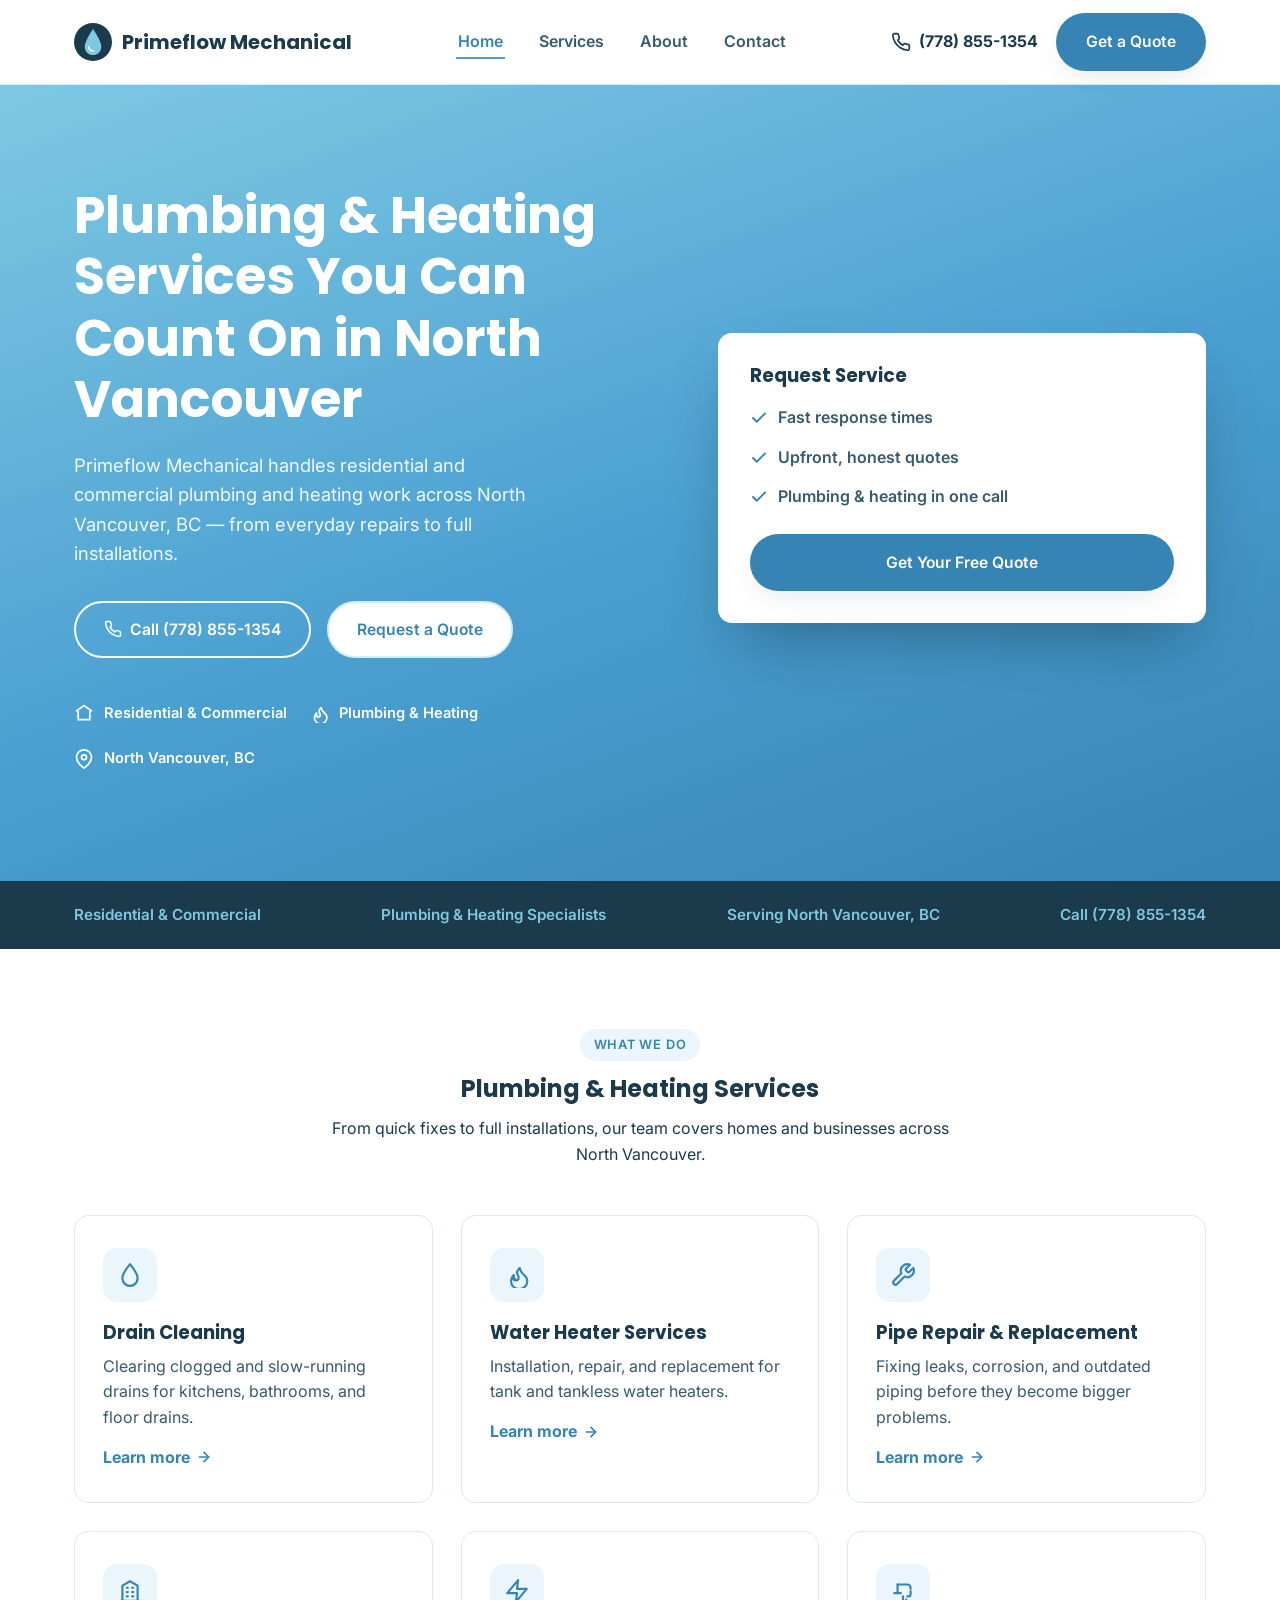
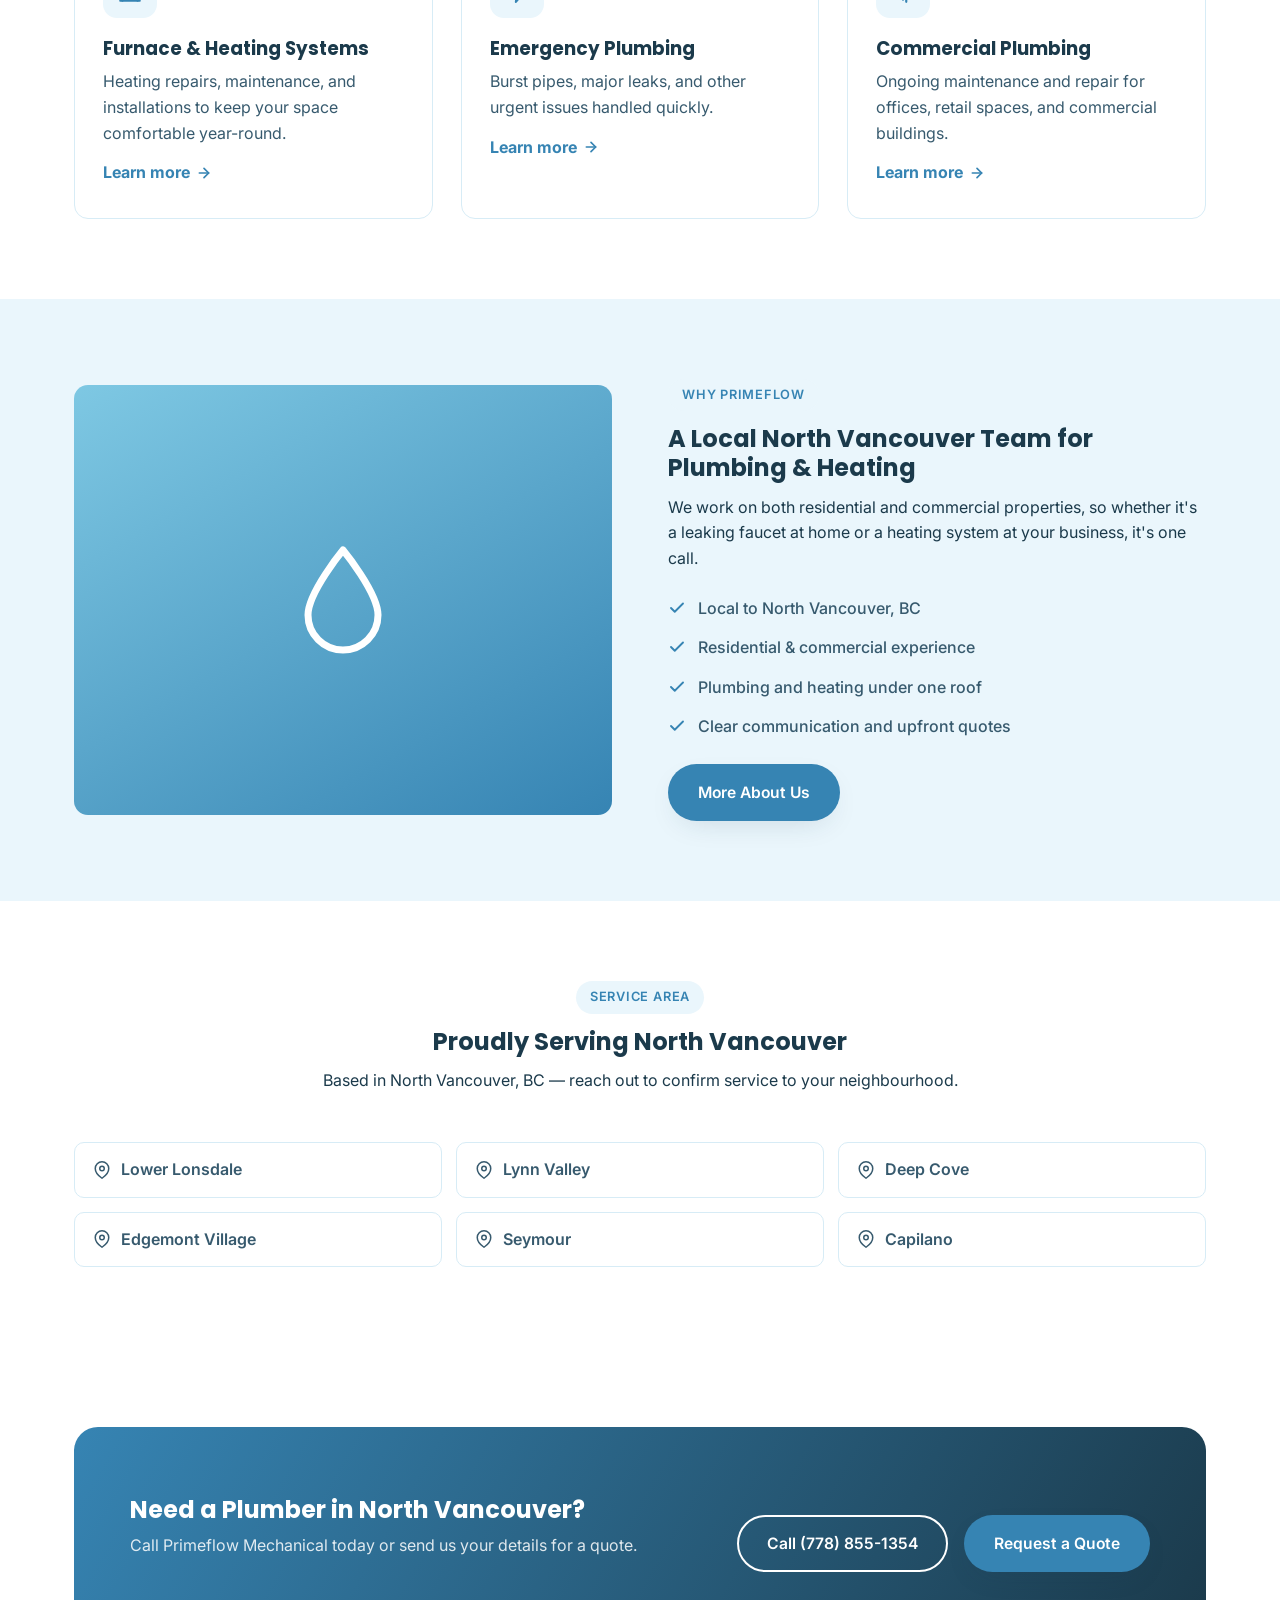
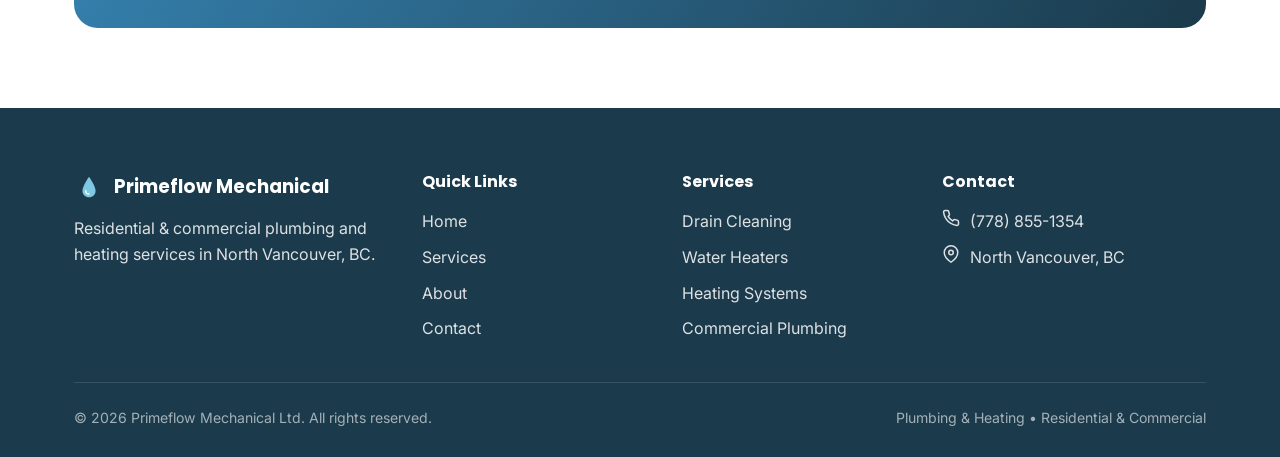
==== commit 2c774484: "Rebrand to Primeflow Mechanical Ltd, add CNAME for custom domain" ====
--- a/index.html
+++ b/index.html
@@ -3,8 +3,8 @@
 <head>
 <meta charset="UTF-8">
 <meta name="viewport" content="width=device-width, initial-scale=1.0">
-<title>Primeflow Plumbing | Plumbing &amp; Heating in North Vancouver, BC</title>
-<meta name="description" content="Primeflow Plumbing provides residential and commercial plumbing and heating services throughout North Vancouver, BC. Call (778) 855-1354 for a quote.">
+<title>Primeflow Mechanical | Plumbing &amp; Heating in North Vancouver, BC</title>
+<meta name="description" content="Primeflow Mechanical provides residential and commercial plumbing and heating services throughout North Vancouver, BC. Call (778) 855-1354 for a quote.">
 <link rel="icon" type="image/svg+xml" href="assets/favicon.svg">
 <link rel="preconnect" href="https://fonts.googleapis.com">
 <link rel="preconnect" href="https://fonts.gstatic.com" crossorigin>
@@ -18,8 +18,8 @@
 <header class="site-header">
   <div class="container">
     <a href="index.html" class="logo">
-      <img src="assets/favicon.svg" alt="Primeflow Plumbing logo">
-      Primeflow Plumbing
+      <img src="assets/favicon.svg" alt="Primeflow Mechanical logo">
+      Primeflow Mechanical
     </a>
     <nav class="nav">
       <ul class="nav-links">
@@ -44,7 +44,7 @@
   <div class="container">
     <div class="hero-copy">
       <h1>Plumbing &amp; Heating Services You Can Count On in North Vancouver</h1>
-      <p class="lead">Primeflow Plumbing handles residential and commercial plumbing and heating work across North Vancouver, BC &mdash; from everyday repairs to full installations.</p>
+      <p class="lead">Primeflow Mechanical handles residential and commercial plumbing and heating work across North Vancouver, BC &mdash; from everyday repairs to full installations.</p>
       <div class="hero-actions">
         <a href="tel:+17788551354" class="btn btn--outline">
           <svg width="18" height="18" viewBox="0 0 24 24" fill="none" stroke="currentColor" stroke-width="2" stroke-linecap="round" stroke-linejoin="round"><path d="M22 16.92v3a2 2 0 0 1-2.18 2 19.79 19.79 0 0 1-8.63-3.07 19.5 19.5 0 0 1-6-6 19.79 19.79 0 0 1-3.07-8.67A2 2 0 0 1 4.11 2h3a2 2 0 0 1 2 1.72c.127.96.361 1.903.7 2.81a2 2 0 0 1-.45 2.11L8.09 9.91a16 16 0 0 0 6 6l1.27-1.27a2 2 0 0 1 2.11-.45c.907.339 1.85.573 2.81.7A2 2 0 0 1 22 16.92z"></path></svg>
@@ -244,7 +244,7 @@
     <div class="cta-banner">
       <div>
         <h2>Need a Plumber in North Vancouver?</h2>
-        <p>Call Primeflow Plumbing today or send us your details for a quote.</p>
+        <p>Call Primeflow Mechanical today or send us your details for a quote.</p>
       </div>
       <div class="hero-actions">
         <a href="tel:+17788551354" class="btn btn--outline">Call (778) 855-1354</a>
@@ -259,8 +259,8 @@
     <div class="footer-grid">
       <div>
         <div class="footer-logo">
-          <img src="assets/favicon.svg" alt="Primeflow Plumbing logo" width="30" height="30">
-          Primeflow Plumbing
+          <img src="assets/favicon.svg" alt="Primeflow Mechanical logo" width="30" height="30">
+          Primeflow Mechanical
         </div>
         <p>Residential &amp; commercial plumbing and heating services in North Vancouver, BC.</p>
       </div>
@@ -297,7 +297,7 @@
       </div>
     </div>
     <div class="footer-bottom">
-      <span>&copy; <span id="year"></span> Primeflow Plumbing. All rights reserved.</span>
+      <span>&copy; <span id="year"></span> Primeflow Mechanical Ltd. All rights reserved.</span>
       <span>Plumbing &amp; Heating &bull; Residential &amp; Commercial</span>
     </div>
   </div>
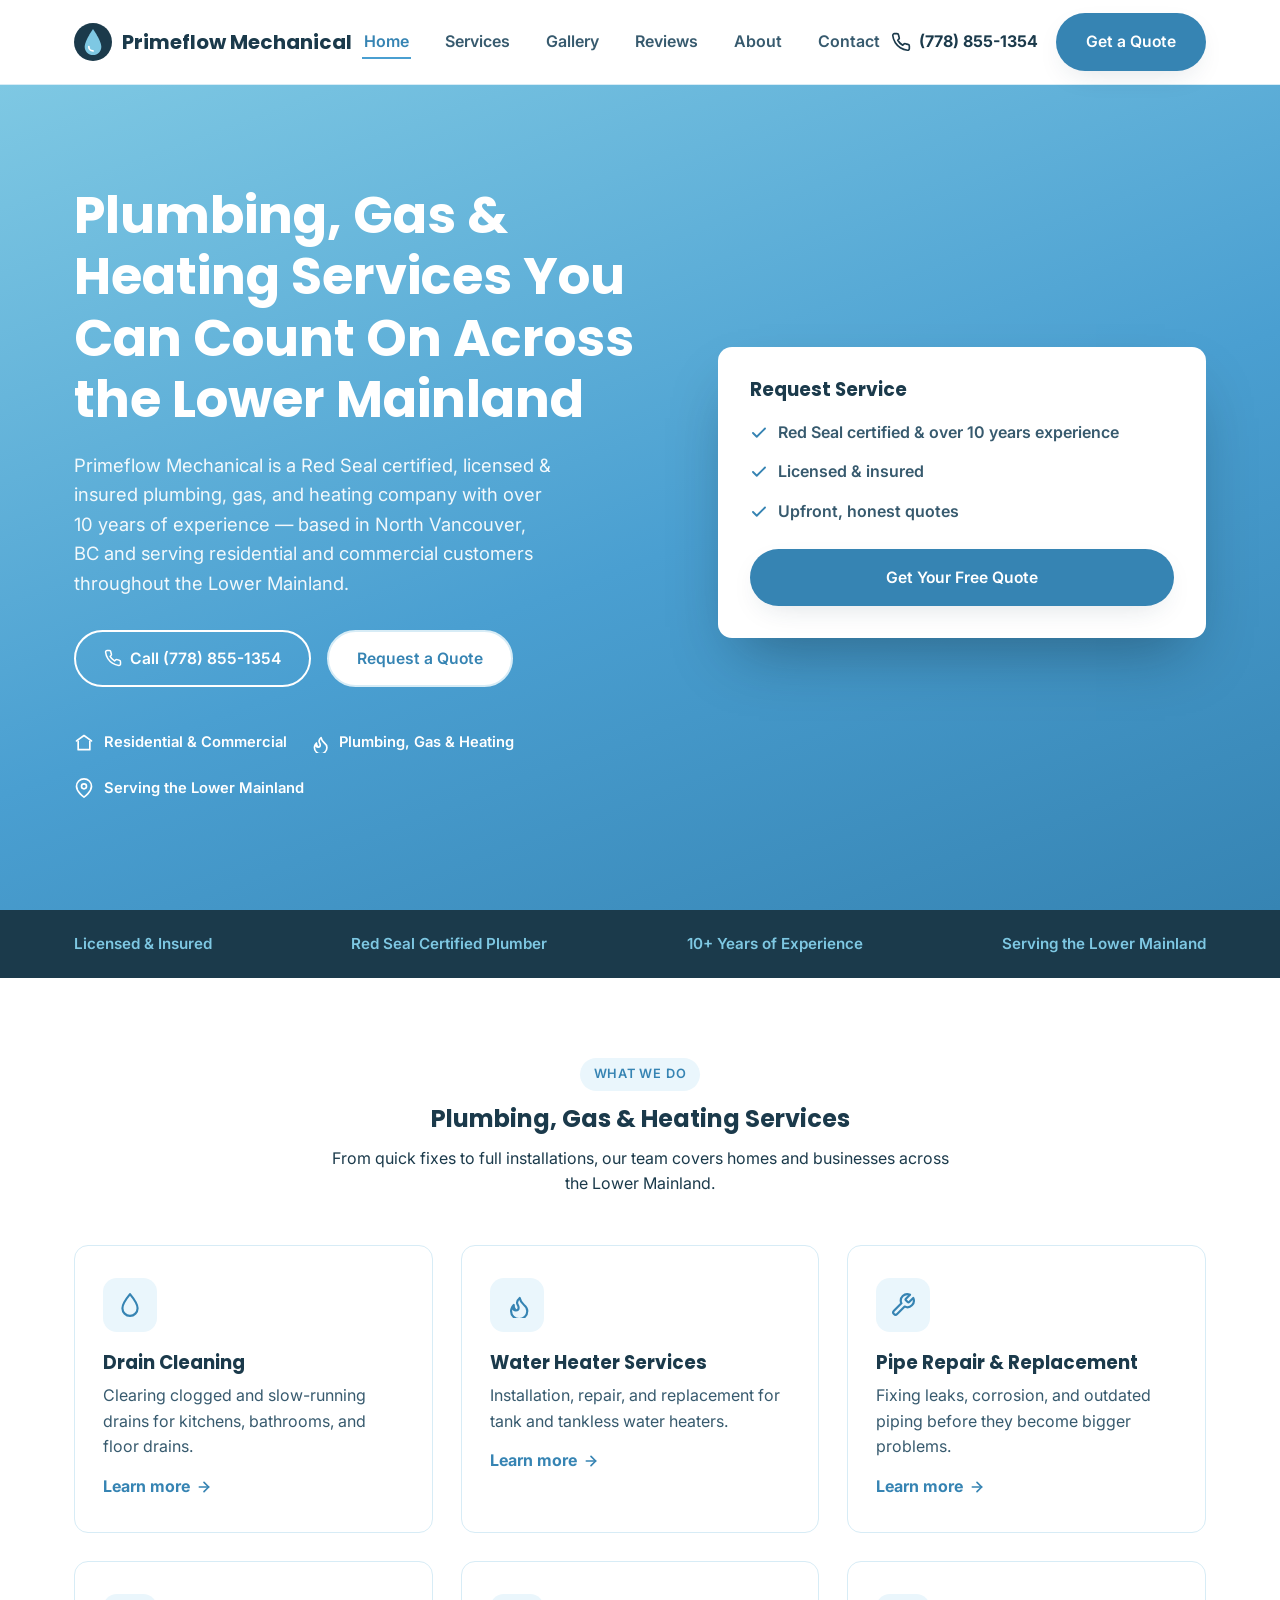
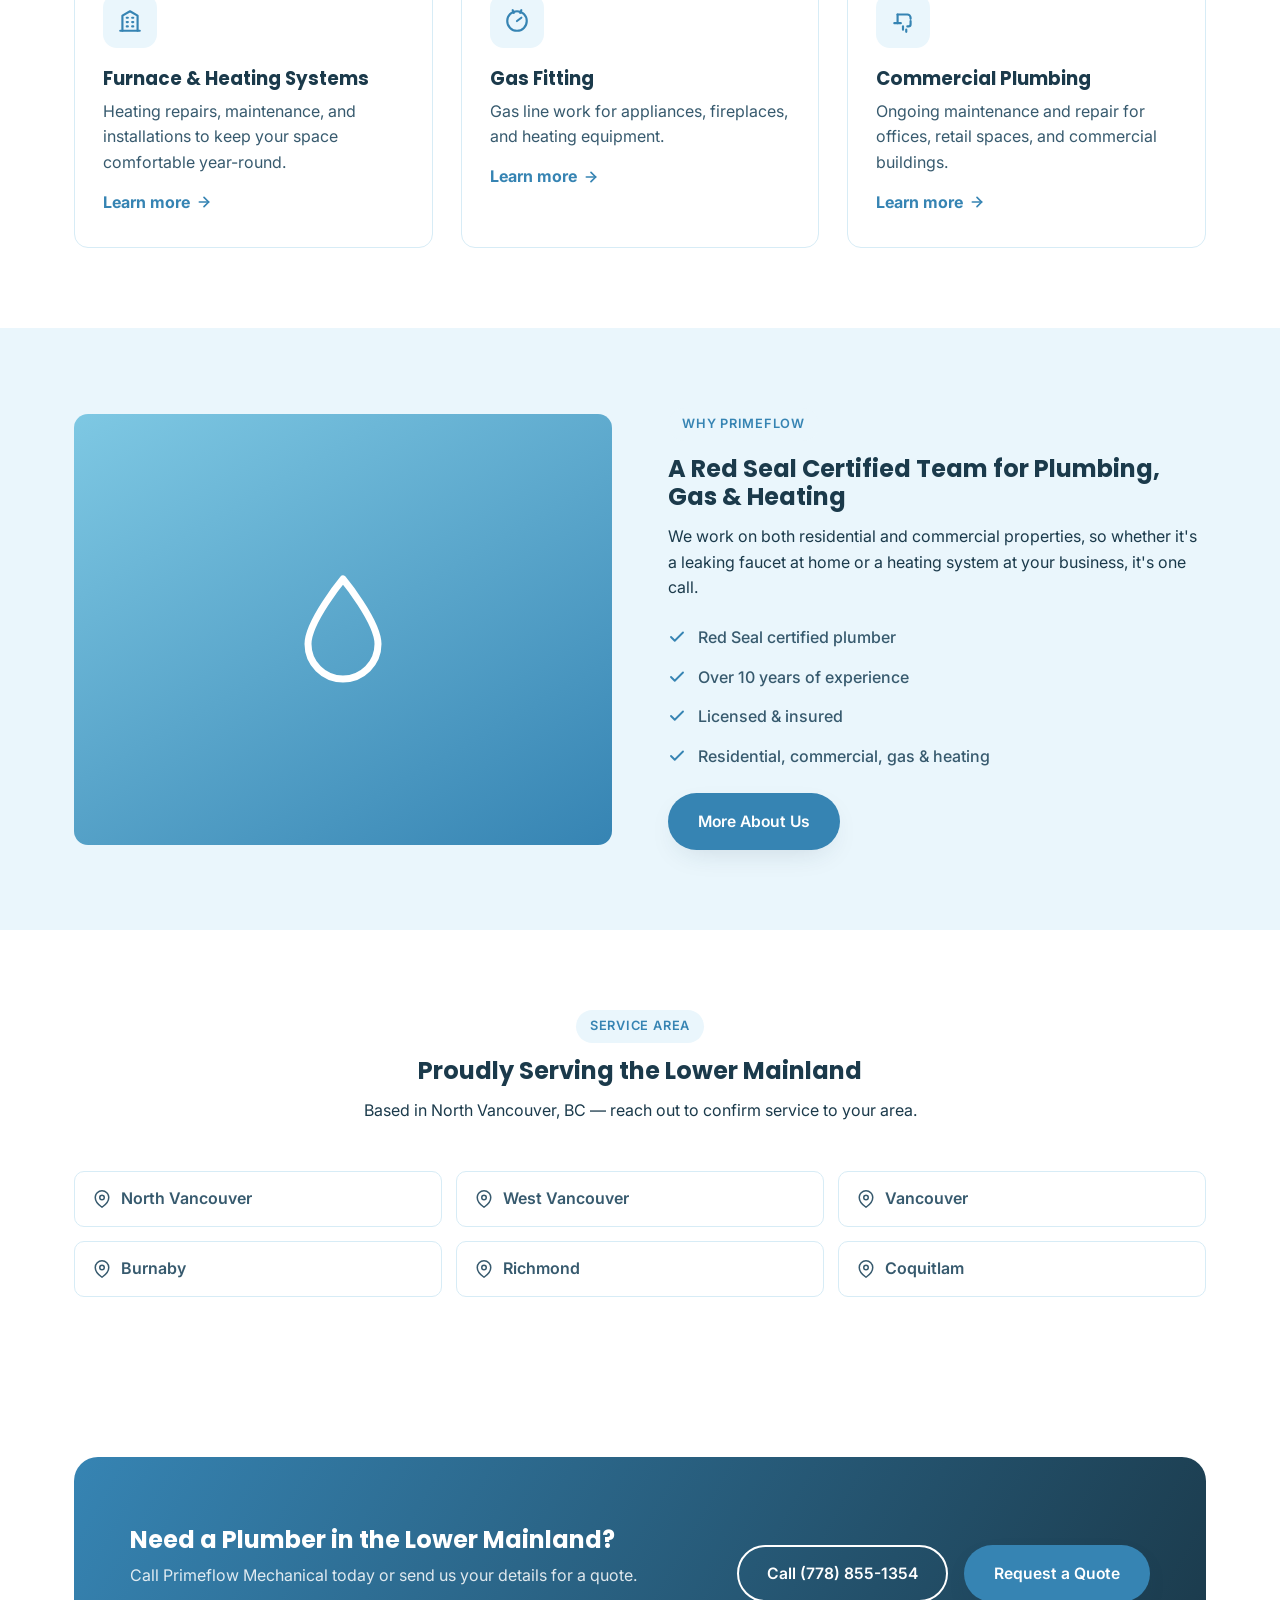
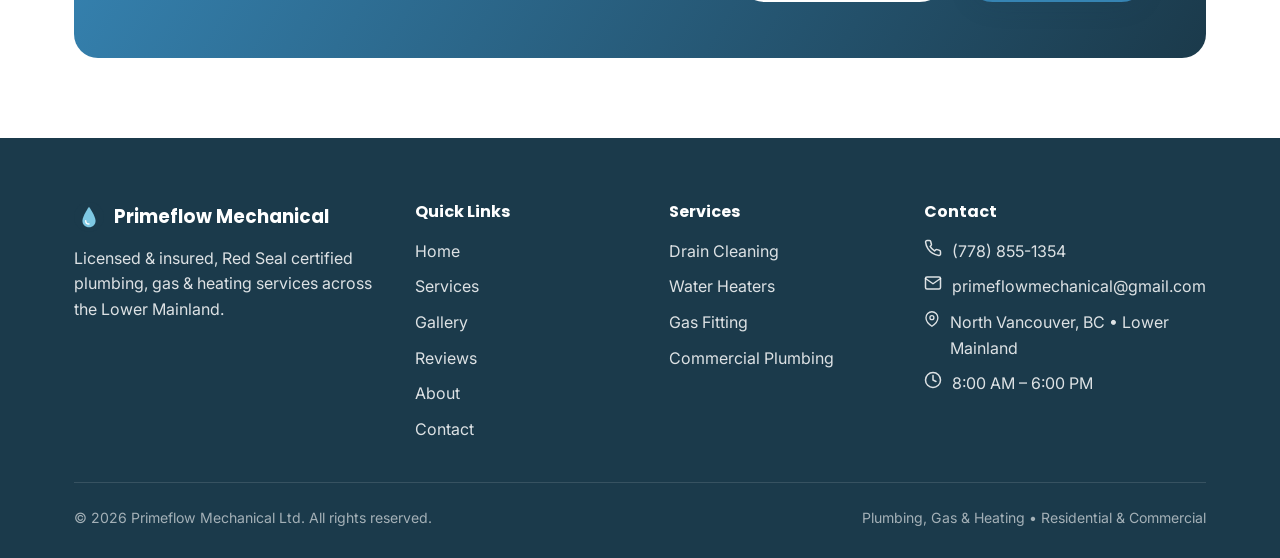
==== commit 5ff0c314: "Update real business details, expand service area, add Gallery and Reviews pages" ====
--- a/index.html
+++ b/index.html
@@ -3,8 +3,8 @@
 <head>
 <meta charset="UTF-8">
 <meta name="viewport" content="width=device-width, initial-scale=1.0">
-<title>Primeflow Mechanical | Plumbing &amp; Heating in North Vancouver, BC</title>
-<meta name="description" content="Primeflow Mechanical provides residential and commercial plumbing and heating services throughout North Vancouver, BC. Call (778) 855-1354 for a quote.">
+<title>Primeflow Mechanical | Plumbing, Gas &amp; Heating in the Lower Mainland</title>
+<meta name="description" content="Primeflow Mechanical is a Red Seal certified, licensed &amp; insured plumbing, gas, and heating company serving residential and commercial customers across the Lower Mainland, BC. Call (778) 855-1354 for a quote.">
 <link rel="icon" type="image/svg+xml" href="assets/favicon.svg">
 <link rel="preconnect" href="https://fonts.googleapis.com">
 <link rel="preconnect" href="https://fonts.gstatic.com" crossorigin>
@@ -12,8 +12,6 @@
 <link rel="stylesheet" href="css/style.css">
 </head>
 <body>
-
-<!-- TODO before publishing: confirm licensing/insurance wording, business hours, and email domain -->
 
 <header class="site-header">
   <div class="container">
@@ -25,6 +23,8 @@
       <ul class="nav-links">
         <li><a href="index.html" class="active">Home</a></li>
         <li><a href="services.html">Services</a></li>
+        <li><a href="gallery.html">Gallery</a></li>
+        <li><a href="reviews.html">Reviews</a></li>
         <li><a href="about.html">About</a></li>
         <li><a href="contact.html">Contact</a></li>
       </ul>
@@ -43,8 +43,8 @@
 <section class="hero">
   <div class="container">
     <div class="hero-copy">
-      <h1>Plumbing &amp; Heating Services You Can Count On in North Vancouver</h1>
-      <p class="lead">Primeflow Mechanical handles residential and commercial plumbing and heating work across North Vancouver, BC &mdash; from everyday repairs to full installations.</p>
+      <h1>Plumbing, Gas &amp; Heating Services You Can Count On Across the Lower Mainland</h1>
+      <p class="lead">Primeflow Mechanical is a Red Seal certified, licensed &amp; insured plumbing, gas, and heating company with over 10 years of experience &mdash; based in North Vancouver, BC and serving residential and commercial customers throughout the Lower Mainland.</p>
       <div class="hero-actions">
         <a href="tel:+17788551354" class="btn btn--outline">
           <svg width="18" height="18" viewBox="0 0 24 24" fill="none" stroke="currentColor" stroke-width="2" stroke-linecap="round" stroke-linejoin="round"><path d="M22 16.92v3a2 2 0 0 1-2.18 2 19.79 19.79 0 0 1-8.63-3.07 19.5 19.5 0 0 1-6-6 19.79 19.79 0 0 1-3.07-8.67A2 2 0 0 1 4.11 2h3a2 2 0 0 1 2 1.72c.127.96.361 1.903.7 2.81a2 2 0 0 1-.45 2.11L8.09 9.91a16 16 0 0 0 6 6l1.27-1.27a2 2 0 0 1 2.11-.45c.907.339 1.85.573 2.81.7A2 2 0 0 1 22 16.92z"></path></svg>
@@ -59,11 +59,11 @@
         </div>
         <div class="hero-badge">
           <svg width="20" height="20" viewBox="0 0 24 24" fill="none" stroke="currentColor" stroke-width="2" stroke-linecap="round" stroke-linejoin="round"><path d="M8.5 14.5A2.5 2.5 0 0 0 11 17a2.5 2.5 0 0 0 2.5-2.5c0-1.38-.5-2-1-3-1.072-2.143-.224-4.054 2-6 .5 2.5 2 4.9 4 6.5 2 1.6 3 3.5 3 5.5a7.5 7.5 0 1 1-15 0c0-1.153.433-2.294 1-3.5.5-1 1.5-2 1.5-2s0 3 1 3.5z"></path></svg>
-          Plumbing &amp; Heating
+          Plumbing, Gas &amp; Heating
         </div>
         <div class="hero-badge">
           <svg width="20" height="20" viewBox="0 0 24 24" fill="none" stroke="currentColor" stroke-width="2" stroke-linecap="round" stroke-linejoin="round"><path d="M21 10c0 7-9 13-9 13s-9-6-9-13a9 9 0 0 1 18 0z"></path><circle cx="12" cy="10" r="3"></circle></svg>
-          North Vancouver, BC
+          Serving the Lower Mainland
         </div>
       </div>
     </div>
@@ -72,16 +72,16 @@
       <ul>
         <li>
           <svg width="18" height="18" viewBox="0 0 24 24" fill="none" stroke="currentColor" stroke-width="2.5" stroke-linecap="round" stroke-linejoin="round"><polyline points="20 6 9 17 4 12"></polyline></svg>
-          Fast response times
+          Red Seal certified &amp; over 10 years experience
+        </li>
+        <li>
+          <svg width="18" height="18" viewBox="0 0 24 24" fill="none" stroke="currentColor" stroke-width="2.5" stroke-linecap="round" stroke-linejoin="round"><polyline points="20 6 9 17 4 12"></polyline></svg>
+          Licensed &amp; insured
         </li>
         <li>
           <svg width="18" height="18" viewBox="0 0 24 24" fill="none" stroke="currentColor" stroke-width="2.5" stroke-linecap="round" stroke-linejoin="round"><polyline points="20 6 9 17 4 12"></polyline></svg>
           Upfront, honest quotes
         </li>
-        <li>
-          <svg width="18" height="18" viewBox="0 0 24 24" fill="none" stroke="currentColor" stroke-width="2.5" stroke-linecap="round" stroke-linejoin="round"><polyline points="20 6 9 17 4 12"></polyline></svg>
-          Plumbing &amp; heating in one call
-        </li>
       </ul>
       <a href="contact.html" class="btn btn--primary btn--block">Get Your Free Quote</a>
     </div>
@@ -90,10 +90,10 @@
 
 <div class="trust-strip">
   <div class="container">
-    <div class="trust-item">Residential &amp; Commercial</div>
-    <div class="trust-item">Plumbing &amp; Heating Specialists</div>
-    <div class="trust-item">Serving North Vancouver, BC</div>
-    <div class="trust-item">Call (778) 855-1354</div>
+    <div class="trust-item">Licensed &amp; Insured</div>
+    <div class="trust-item">Red Seal Certified Plumber</div>
+    <div class="trust-item">10+ Years of Experience</div>
+    <div class="trust-item">Serving the Lower Mainland</div>
   </div>
 </div>
 
@@ -101,8 +101,8 @@
   <div class="container">
     <div class="section-head">
       <span class="eyebrow">What We Do</span>
-      <h2>Plumbing &amp; Heating Services</h2>
-      <p>From quick fixes to full installations, our team covers homes and businesses across North Vancouver.</p>
+      <h2>Plumbing, Gas &amp; Heating Services</h2>
+      <p>From quick fixes to full installations, our team covers homes and businesses across the Lower Mainland.</p>
     </div>
     <div class="grid grid--3">
       <div class="card">
@@ -147,10 +147,10 @@
       </div>
       <div class="card">
         <div class="card-icon">
-          <svg width="26" height="26" viewBox="0 0 24 24" fill="none" stroke="currentColor" stroke-width="2" stroke-linecap="round" stroke-linejoin="round"><polygon points="13 2 3 14 12 14 11 22 21 10 12 10 13 2"></polygon></svg>
-        </div>
-        <h3>Emergency Plumbing</h3>
-        <p>Burst pipes, major leaks, and other urgent issues handled quickly.</p>
+          <svg width="26" height="26" viewBox="0 0 24 24" fill="none" stroke="currentColor" stroke-width="2" stroke-linecap="round" stroke-linejoin="round"><circle cx="12" cy="12" r="9"></circle><path d="M12 12 16 9"></path><path d="M9 4.5 8 2M15 4.5l1-2.5"></path></svg>
+        </div>
+        <h3>Gas Fitting</h3>
+        <p>Gas line work for appliances, fireplaces, and heating equipment.</p>
         <a href="services.html" class="card-link">Learn more
           <svg width="16" height="16" viewBox="0 0 24 24" fill="none" stroke="currentColor" stroke-width="2.5" stroke-linecap="round" stroke-linejoin="round"><line x1="5" y1="12" x2="19" y2="12"></line><polyline points="12 5 19 12 12 19"></polyline></svg>
         </a>
@@ -177,24 +177,24 @@
       </div>
       <div>
         <span class="eyebrow">Why Primeflow</span>
-        <h2>A Local North Vancouver Team for Plumbing &amp; Heating</h2>
+        <h2>A Red Seal Certified Team for Plumbing, Gas &amp; Heating</h2>
         <p>We work on both residential and commercial properties, so whether it's a leaking faucet at home or a heating system at your business, it's one call.</p>
         <ul class="check-list">
           <li>
             <svg width="18" height="18" viewBox="0 0 24 24" fill="none" stroke="currentColor" stroke-width="2.5" stroke-linecap="round" stroke-linejoin="round"><polyline points="20 6 9 17 4 12"></polyline></svg>
-            Local to North Vancouver, BC
+            Red Seal certified plumber
           </li>
           <li>
             <svg width="18" height="18" viewBox="0 0 24 24" fill="none" stroke="currentColor" stroke-width="2.5" stroke-linecap="round" stroke-linejoin="round"><polyline points="20 6 9 17 4 12"></polyline></svg>
-            Residential &amp; commercial experience
+            Over 10 years of experience
           </li>
           <li>
             <svg width="18" height="18" viewBox="0 0 24 24" fill="none" stroke="currentColor" stroke-width="2.5" stroke-linecap="round" stroke-linejoin="round"><polyline points="20 6 9 17 4 12"></polyline></svg>
-            Plumbing and heating under one roof
+            Licensed &amp; insured
           </li>
           <li>
             <svg width="18" height="18" viewBox="0 0 24 24" fill="none" stroke="currentColor" stroke-width="2.5" stroke-linecap="round" stroke-linejoin="round"><polyline points="20 6 9 17 4 12"></polyline></svg>
-            Clear communication and upfront quotes
+            Residential, commercial, gas &amp; heating
           </li>
         </ul>
         <a href="about.html" class="btn btn--primary">More About Us</a>
@@ -207,33 +207,33 @@
   <div class="container">
     <div class="section-head">
       <span class="eyebrow">Service Area</span>
-      <h2>Proudly Serving North Vancouver</h2>
-      <p>Based in North Vancouver, BC &mdash; reach out to confirm service to your neighbourhood.</p>
+      <h2>Proudly Serving the Lower Mainland</h2>
+      <p>Based in North Vancouver, BC &mdash; reach out to confirm service to your area.</p>
     </div>
     <ul class="area-list">
       <li>
         <svg width="18" height="18" viewBox="0 0 24 24" fill="none" stroke="currentColor" stroke-width="2" stroke-linecap="round" stroke-linejoin="round"><path d="M21 10c0 7-9 13-9 13s-9-6-9-13a9 9 0 0 1 18 0z"></path><circle cx="12" cy="10" r="3"></circle></svg>
-        Lower Lonsdale
-      </li>
-      <li>
-        <svg width="18" height="18" viewBox="0 0 24 24" fill="none" stroke="currentColor" stroke-width="2" stroke-linecap="round" stroke-linejoin="round"><path d="M21 10c0 7-9 13-9 13s-9-6-9-13a9 9 0 0 1 18 0z"></path><circle cx="12" cy="10" r="3"></circle></svg>
-        Lynn Valley
-      </li>
-      <li>
-        <svg width="18" height="18" viewBox="0 0 24 24" fill="none" stroke="currentColor" stroke-width="2" stroke-linecap="round" stroke-linejoin="round"><path d="M21 10c0 7-9 13-9 13s-9-6-9-13a9 9 0 0 1 18 0z"></path><circle cx="12" cy="10" r="3"></circle></svg>
-        Deep Cove
-      </li>
-      <li>
-        <svg width="18" height="18" viewBox="0 0 24 24" fill="none" stroke="currentColor" stroke-width="2" stroke-linecap="round" stroke-linejoin="round"><path d="M21 10c0 7-9 13-9 13s-9-6-9-13a9 9 0 0 1 18 0z"></path><circle cx="12" cy="10" r="3"></circle></svg>
-        Edgemont Village
-      </li>
-      <li>
-        <svg width="18" height="18" viewBox="0 0 24 24" fill="none" stroke="currentColor" stroke-width="2" stroke-linecap="round" stroke-linejoin="round"><path d="M21 10c0 7-9 13-9 13s-9-6-9-13a9 9 0 0 1 18 0z"></path><circle cx="12" cy="10" r="3"></circle></svg>
-        Seymour
-      </li>
-      <li>
-        <svg width="18" height="18" viewBox="0 0 24 24" fill="none" stroke="currentColor" stroke-width="2" stroke-linecap="round" stroke-linejoin="round"><path d="M21 10c0 7-9 13-9 13s-9-6-9-13a9 9 0 0 1 18 0z"></path><circle cx="12" cy="10" r="3"></circle></svg>
-        Capilano
+        North Vancouver
+      </li>
+      <li>
+        <svg width="18" height="18" viewBox="0 0 24 24" fill="none" stroke="currentColor" stroke-width="2" stroke-linecap="round" stroke-linejoin="round"><path d="M21 10c0 7-9 13-9 13s-9-6-9-13a9 9 0 0 1 18 0z"></path><circle cx="12" cy="10" r="3"></circle></svg>
+        West Vancouver
+      </li>
+      <li>
+        <svg width="18" height="18" viewBox="0 0 24 24" fill="none" stroke="currentColor" stroke-width="2" stroke-linecap="round" stroke-linejoin="round"><path d="M21 10c0 7-9 13-9 13s-9-6-9-13a9 9 0 0 1 18 0z"></path><circle cx="12" cy="10" r="3"></circle></svg>
+        Vancouver
+      </li>
+      <li>
+        <svg width="18" height="18" viewBox="0 0 24 24" fill="none" stroke="currentColor" stroke-width="2" stroke-linecap="round" stroke-linejoin="round"><path d="M21 10c0 7-9 13-9 13s-9-6-9-13a9 9 0 0 1 18 0z"></path><circle cx="12" cy="10" r="3"></circle></svg>
+        Burnaby
+      </li>
+      <li>
+        <svg width="18" height="18" viewBox="0 0 24 24" fill="none" stroke="currentColor" stroke-width="2" stroke-linecap="round" stroke-linejoin="round"><path d="M21 10c0 7-9 13-9 13s-9-6-9-13a9 9 0 0 1 18 0z"></path><circle cx="12" cy="10" r="3"></circle></svg>
+        Richmond
+      </li>
+      <li>
+        <svg width="18" height="18" viewBox="0 0 24 24" fill="none" stroke="currentColor" stroke-width="2" stroke-linecap="round" stroke-linejoin="round"><path d="M21 10c0 7-9 13-9 13s-9-6-9-13a9 9 0 0 1 18 0z"></path><circle cx="12" cy="10" r="3"></circle></svg>
+        Coquitlam
       </li>
     </ul>
   </div>
@@ -243,7 +243,7 @@
   <div class="container">
     <div class="cta-banner">
       <div>
-        <h2>Need a Plumber in North Vancouver?</h2>
+        <h2>Need a Plumber in the Lower Mainland?</h2>
         <p>Call Primeflow Mechanical today or send us your details for a quote.</p>
       </div>
       <div class="hero-actions">
@@ -262,13 +262,15 @@
           <img src="assets/favicon.svg" alt="Primeflow Mechanical logo" width="30" height="30">
           Primeflow Mechanical
         </div>
-        <p>Residential &amp; commercial plumbing and heating services in North Vancouver, BC.</p>
+        <p>Licensed &amp; insured, Red Seal certified plumbing, gas &amp; heating services across the Lower Mainland.</p>
       </div>
       <div>
         <h4>Quick Links</h4>
         <ul>
           <li><a href="index.html">Home</a></li>
           <li><a href="services.html">Services</a></li>
+          <li><a href="gallery.html">Gallery</a></li>
+          <li><a href="reviews.html">Reviews</a></li>
           <li><a href="about.html">About</a></li>
           <li><a href="contact.html">Contact</a></li>
         </ul>
@@ -278,7 +280,7 @@
         <ul>
           <li><a href="services.html">Drain Cleaning</a></li>
           <li><a href="services.html">Water Heaters</a></li>
-          <li><a href="services.html">Heating Systems</a></li>
+          <li><a href="services.html">Gas Fitting</a></li>
           <li><a href="services.html">Commercial Plumbing</a></li>
         </ul>
       </div>
@@ -290,15 +292,23 @@
             <a href="tel:+17788551354">(778) 855-1354</a>
           </li>
           <li>
+            <svg width="18" height="18" viewBox="0 0 24 24" fill="none" stroke="currentColor" stroke-width="2" stroke-linecap="round" stroke-linejoin="round"><path d="M22 6c0-1.1-.9-2-2-2H4a2 2 0 0 0-2 2v12c0 1.1.9 2 2 2h16a2 2 0 0 0 2-2z"></path><polyline points="22 6 12 13 2 6"></polyline></svg>
+            <a href="mailto:primeflowmechanical@gmail.com">primeflowmechanical@gmail.com</a>
+          </li>
+          <li>
             <svg width="18" height="18" viewBox="0 0 24 24" fill="none" stroke="currentColor" stroke-width="2" stroke-linecap="round" stroke-linejoin="round"><path d="M21 10c0 7-9 13-9 13s-9-6-9-13a9 9 0 0 1 18 0z"></path><circle cx="12" cy="10" r="3"></circle></svg>
-            <span>North Vancouver, BC</span>
+            <span>North Vancouver, BC &bull; Lower Mainland</span>
+          </li>
+          <li>
+            <svg width="18" height="18" viewBox="0 0 24 24" fill="none" stroke="currentColor" stroke-width="2" stroke-linecap="round" stroke-linejoin="round"><circle cx="12" cy="12" r="10"></circle><polyline points="12 6 12 12 16 14"></polyline></svg>
+            <span>8:00 AM &ndash; 6:00 PM</span>
           </li>
         </ul>
       </div>
     </div>
     <div class="footer-bottom">
       <span>&copy; <span id="year"></span> Primeflow Mechanical Ltd. All rights reserved.</span>
-      <span>Plumbing &amp; Heating &bull; Residential &amp; Commercial</span>
+      <span>Plumbing, Gas &amp; Heating &bull; Residential &amp; Commercial</span>
     </div>
   </div>
 </footer>
--- a/css/style.css
+++ b/css/style.css
@@ -647,6 +647,51 @@
   gap: 24px;
 }
 
+/* ---------- Gallery page ---------- */
+.gallery-grid {
+  display: grid;
+  grid-template-columns: repeat(3, 1fr);
+  gap: 20px;
+}
+
+.gallery-item {
+  aspect-ratio: 4 / 3;
+  border-radius: var(--radius);
+  overflow: hidden;
+  border: 1px solid var(--border);
+  background: var(--blue-light);
+}
+
+.gallery-item img {
+  width: 100%;
+  height: 100%;
+  object-fit: cover;
+  transition: transform 0.3s ease;
+}
+
+.gallery-item:hover img {
+  transform: scale(1.05);
+}
+
+.gallery-empty {
+  grid-column: 1 / -1;
+  text-align: center;
+  padding: 48px 24px;
+  color: var(--navy-soft);
+  border: 1px dashed var(--border);
+  border-radius: var(--radius);
+}
+
+/* ---------- Reviews page ---------- */
+.review-cta {
+  background: var(--blue-light);
+  border-radius: var(--radius);
+  padding: 48px;
+  text-align: center;
+}
+
+.review-cta .btn { margin: 6px; }
+
 /* ---------- Responsive ---------- */
 @media (max-width: 900px) {
   .hero .container,
@@ -658,6 +703,8 @@
   .hero-card { order: -1; }
 
   .grid--3, .grid--4 { grid-template-columns: repeat(2, 1fr); }
+
+  .gallery-grid { grid-template-columns: repeat(2, 1fr); }
 
   .footer-grid { grid-template-columns: 1fr 1fr; }
 
@@ -689,6 +736,8 @@
 
   .grid--3, .grid--4, .grid--2 { grid-template-columns: 1fr; }
 
+  .gallery-grid { grid-template-columns: 1fr; }
+
   .form-row { grid-template-columns: 1fr; }
 
   .cta-banner { padding: 36px; text-align: center; justify-content: center; }
